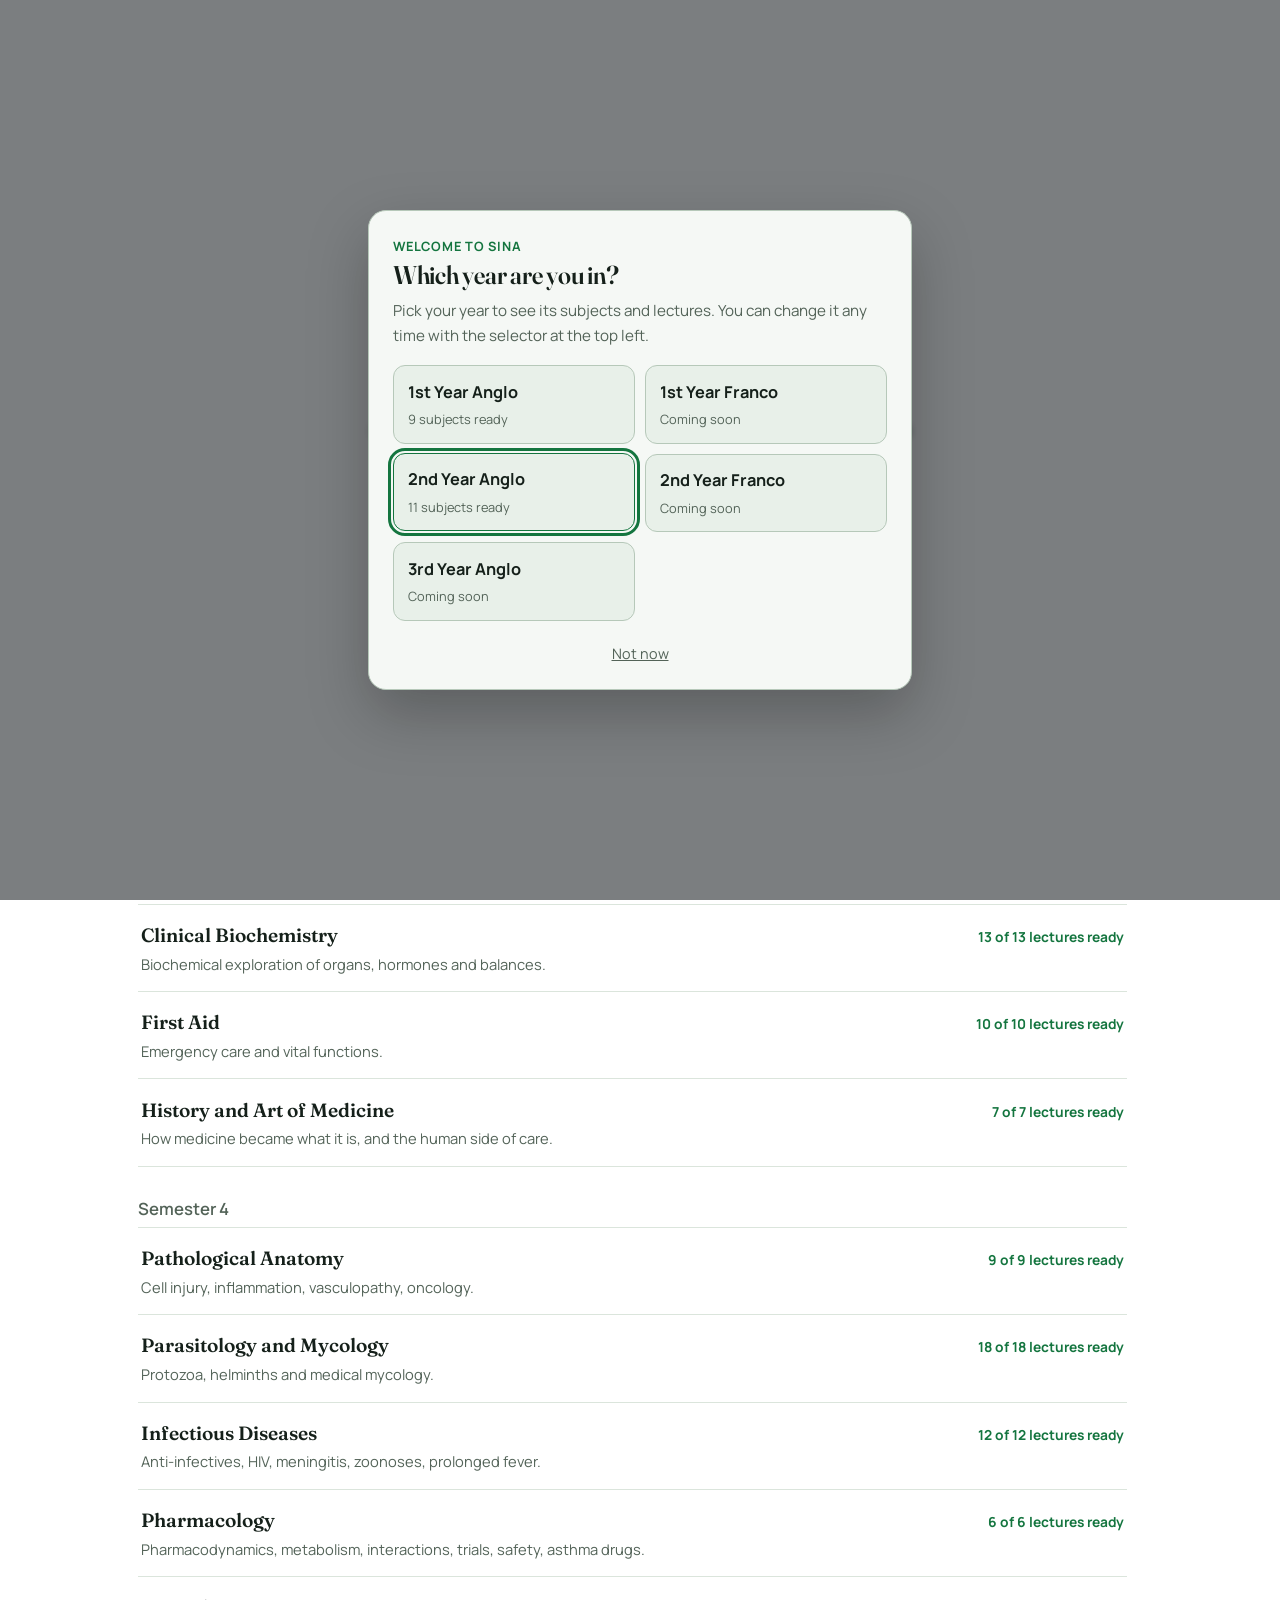
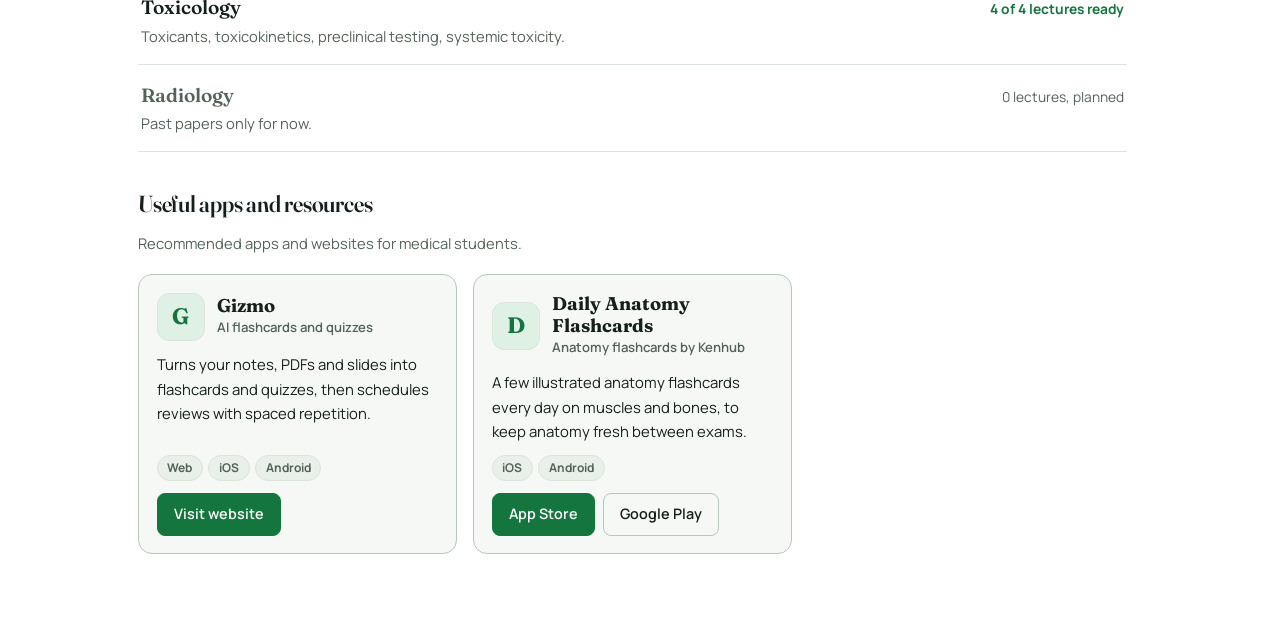
==== index.html @ 33381b49 "Add files via upload" ====
<!doctype html>
<html lang="en" data-theme="light">
<head>
  <meta charset="utf-8">
  <meta name="viewport" content="width=device-width, initial-scale=1, viewport-fit=cover">
  <title>Sina</title>
  <meta name="description" content="Lecture summaries, questions and flashcards for medical students, built from the lectures and checked against references.">
  <meta name="theme-color" content="#ffffff">
  <link rel="manifest" href="manifest.webmanifest">
  <link rel="icon" href="icons/favicon.svg" type="image/svg+xml">
  <link rel="apple-touch-icon" href="icons/apple-touch-icon.png">
  <meta name="apple-mobile-web-app-capable" content="yes">
  <meta name="apple-mobile-web-app-title" content="Sina">
  <link rel="preconnect" href="https://fonts.googleapis.com">
  <link rel="preconnect" href="https://fonts.gstatic.com" crossorigin>
  <link rel="stylesheet" href="https://fonts.googleapis.com/css2?family=Fraunces:opsz,wght@9..144,400;9..144,600;9..144,700&family=Manrope:wght@400;600;700;800&display=swap">
  <link rel="stylesheet" href="css/style.css">
  <script>try{var t=localStorage.getItem("sina:theme");t=t?JSON.parse(t):(matchMedia("(prefers-color-scheme: dark)").matches?"dark":"light");if(t!=="dark")t="light";document.documentElement.setAttribute("data-theme",t)}catch(e){}</script>
  <!-- Visitor statistics (GoatCounter: no cookies, no personal data). Page views are sent by js/app.js on each route. -->
  <script data-goatcounter="https://kejjja1.goatcounter.com/count" data-goatcounter-settings='{"no_onload": true}' async src="https://gc.zgo.at/count.js"></script>
</head>
<body class="no-anim">
  <a class="skip" href="#app">Skip to content</a>
  <header class="site-header">
    <div class="bar">
      <div class="left">
        <button class="menu-btn" id="menu-btn" type="button" aria-label="Open menu" aria-controls="drawer" aria-expanded="false"><span></span><span></span><span></span></button>
        <a class="wordmark" href="#/" aria-label="Sina, home">Sina<span>.</span></a>
        <div class="prog" id="prog">
          <button class="prog-btn" id="prog-btn" type="button" aria-haspopup="true" aria-expanded="false" aria-controls="prog-menu"><span class="prog-cur" id="prog-cur"></span><svg class="prog-caret" viewBox="0 0 12 12" width="12" height="12" aria-hidden="true"><path d="M2.5 4.5 6 8l3.5-3.5" fill="none" stroke="currentColor" stroke-width="1.6" stroke-linecap="round" stroke-linejoin="round"/></svg></button>
          <div class="prog-menu" id="prog-menu" role="menu" hidden></div>
        </div>
      </div>
      <div class="search" id="search">
        <input id="search-input" type="search" placeholder="Search lectures and subjects" aria-label="Search lectures and subjects" autocomplete="off">
        <div class="search-results" id="search-results" hidden></div>
      </div>
      <div class="hdr-actions">
        <!-- Paste the Google Form link inside data-form="https://forms.gle/F8G5jWpr6S1NoMmdA" below. -->
        <a class="pill-btn" id="suggest-btn" href="#" data-form="https://forms.gle/F8G5jWpr6S1NoMmdA" target="_blank" rel="noopener" aria-label="Send a suggestion"><span class="qmark" aria-hidden="true">?</span><span class="plbl">Suggestion</span></a>
        <div class="settings">
          <button class="gear-btn" id="settings-btn" type="button" aria-label="Settings" aria-haspopup="true" aria-expanded="false" aria-controls="settings-menu">
            <svg viewBox="0 0 24 24" width="20" height="20" fill="none" stroke="currentColor" stroke-width="2" stroke-linecap="round" stroke-linejoin="round" aria-hidden="true"><circle cx="12" cy="12" r="3"/><path d="M19.4 15a1.65 1.65 0 0 0 .33 1.82l.06.06a2 2 0 0 1 0 2.83 2 2 0 0 1-2.83 0l-.06-.06a1.65 1.65 0 0 0-1.82-.33 1.65 1.65 0 0 0-1 1.51V21a2 2 0 0 1-4 0v-.09A1.65 1.65 0 0 0 9 19.4a1.65 1.65 0 0 0-1.82.33l-.06.06a2 2 0 0 1-2.83-2.83l.06-.06a1.65 1.65 0 0 0 .33-1.82 1.65 1.65 0 0 0-1.51-1H3a2 2 0 0 1 0-4h.09A1.65 1.65 0 0 0 4.6 9a1.65 1.65 0 0 0-.33-1.82l-.06-.06a2 2 0 0 1 2.83-2.83l.06.06a1.65 1.65 0 0 0 1.82.33H9a1.65 1.65 0 0 0 1-1.51V3a2 2 0 0 1 4 0v.09a1.65 1.65 0 0 0 1 1.51 1.65 1.65 0 0 0 1.82-.33l.06-.06a2 2 0 0 1 2.83 2.83l-.06.06a1.65 1.65 0 0 0-.33 1.82V9a1.65 1.65 0 0 0 1.51 1H21a2 2 0 0 1 0 4h-.09a1.65 1.65 0 0 0-1.51 1z"/></svg>
          </button>
          <div class="settings-menu" id="settings-menu" role="menu" aria-label="Settings" hidden>
            <p class="sm-title" data-i18n="settings.appearance">Appearance</p>
            <button type="button" role="menuitemradio" data-theme-choice="light" aria-checked="false"><span class="sm-ico" aria-hidden="true">&#9728;</span>Light mode<span class="sm-tick" aria-hidden="true">&#10003;</span></button>
            <button type="button" role="menuitemradio" data-theme-choice="dark" aria-checked="false"><span class="sm-ico" aria-hidden="true">&#9790;</span>Dark mode<span class="sm-tick" aria-hidden="true">&#10003;</span></button>
            <p class="sm-title" data-i18n="settings.language">Language</p>
            <div id="lang-items"></div>
          </div>
        </div>
      </div>
    </div>
  </header>
  <div id="welcome" class="welcome" hidden>
    <div class="wbox">
      <p class="weyebrow">UM6SS &middot; Faculty of Medicine, Casablanca</p>
      <h1>Welcome to Sina, your study buddy.</h1>
      <p>Lecture summaries, questions, flashcards, 3D models, past papers and extra reading for the promo, built lecture by lecture from our own slides.</p>
      <button class="btn primary big" id="enter" type="button">Start studying</button>
      <p class="wsmall">A study aid, not a replacement for your lectures.</p>
    </div>
  </div>
  <nav id="drawer" class="drawer" aria-label="Site menu"></nav>
  <div id="backdrop" class="backdrop"></div>
  <main id="app"><noscript><div class="wrap"><p>Sina needs JavaScript to show lectures.</p></div></noscript></main>
  <script src="js/i18n.js"></script>
  <script src="js/data/index.js"></script>
  <script src="js/data/papers.js"></script>
  <script src="js/data/updates.js"></script>
  <script src="js/data/extras.js"></script>
  <script src="js/data/lectures-anat3.js"></script>
  <script src="js/data/lectures-physio.js"></script>
  <script src="js/data/lectures-semio.js"></script>
  <script src="js/data/lectures-biochem.js"></script>
  <script src="js/data/lectures-fa.js"></script>
  <script src="js/data/lectures-pathanat.js"></script>
  <script src="js/data/lectures-history.js"></script>
  <script src="js/data/lectures-toxico.js"></script>
  <script src="js/data/lectures-pharma.js"></script>
  <script src="js/data/lectures-infect.js"></script>
  <script src="js/data/lectures-parasito.js"></script>
  <script src="js/data/lectures-term1.js"></script>
  <script src="js/data/lectures-pubhealth1.js"></script>
  <script src="js/data/lectures-genetics1.js"></script>
  <script src="js/data/lectures-chem1.js"></script>
  <script src="js/data/lectures-cellbio1.js"></script>
  <script src="js/data/lectures-biophys1.js"></script>
  <script src="js/data/lectures-physics1.js"></script>
  <script src="js/data/lectures-biochem1.js"></script>
  <script src="js/data/lectures-anat1.js"></script>
  <script src="js/app.js"></script>
</body>
</html>
---- css/style.css ----
/* Sina: parchment / clinical editorial. Fraunces + Manrope, terracotta and sage. */
:root {
  --bg: #ffffff;
  --surface: #f5f8f5;
  --surface-2: #e8f0e9;
  --ink: #15201a;
  --muted: #536358;
  --line: #dbe5dc;
  --line-strong: #b6c8b9;
  --accent: #14753f;          /* green: buttons, links, active tab */
  --accent-ink: #ffffff;
  --accent-soft: #dff1e5;
  --alert: #d3243b;           /* red: arrows, highlights, professor checks */
  --alert-soft: #fbe3e6;
  --sage: #14753f;
  --sage-soft: #e6f3ea;
  --good: #14753f;
  --bad: #d3243b;
  --w1: #d5ecdc;
  --w2: #eef1ee;
  --w3: #f8d9dd;
  --w4: #dfe9e3;
  --serif: "Fraunces", "Iowan Old Style", "Palatino Linotype", Georgia, serif;
  --sans: "Manrope", system-ui, -apple-system, "Segoe UI", Roboto, sans-serif;
  --radius: 10px;
  color-scheme: light;
}
:root[data-theme="dark"] {
  --bg: #1b1d20;
  --surface: #25282c;
  --surface-2: #2f3338;
  --ink: #ffffff;
  --muted: #b4bac2;
  --line: #373b41;
  --line-strong: #4b5058;
  --accent: #d9480f;          /* dark orange: buttons, active tab */
  --accent-ink: #ffffff;
  --accent-soft: #4a2a16;
  --alert: #ff8a3d;
  --alert-soft: #4a2a16;
  --sage: #ff8a3d;            /* orange: links, notes */
  --sage-soft: #3b2a1a;
  --good: #3ee08f;
  --bad: #ff6b7d;
  --w1: #4d3819;
  --w2: #3a3e44;
  --w3: #5a2f26;
  --w4: #2f3d47;
  color-scheme: dark;
}

* { box-sizing: border-box; }
html { -webkit-text-size-adjust: 100%; }
body {
  margin: 0;
  background: var(--bg);
  color: var(--ink);
  font-family: var(--sans);
  font-size: 1.03rem;
  line-height: 1.65;
  min-height: 100vh;
}
h1, h2, h3 { font-family: var(--serif); font-weight: 600; line-height: 1.2; margin: 0; letter-spacing: -0.01em; font-variation-settings: "opsz" 96; }
h1 { font-size: clamp(1.9rem, 5vw, 2.7rem); }
h2 { font-size: 1.45rem; margin: 2.4rem 0 0.8rem; }
h3 { font-size: 1.15rem; margin: 1.6rem 0 0.4rem; }
p { margin: 0 0 1rem; }
a { color: var(--accent); text-underline-offset: 3px; }
:root[data-theme="dark"] a { color: var(--sage); }
a:hover { text-decoration-thickness: 2px; }
ul, ol { padding-left: 1.25rem; margin: 0 0 1rem; }
li { margin-bottom: 0.35rem; }
:focus-visible { outline: 3px solid var(--accent); outline-offset: 2px; border-radius: 4px; }
h1:focus, h1:focus-visible { outline: none; }
.skip { position: absolute; left: -999px; top: 0; background: var(--accent); color: var(--accent-ink); padding: 0.6rem 1rem; z-index: 50; }
.skip:focus { left: 0; }

/* header */
.site-header { position: sticky; top: 0; z-index: 50; background: color-mix(in srgb, var(--bg) 92%, transparent); backdrop-filter: blur(6px); border-bottom: 1px solid var(--line); }
.bar { display: flex; align-items: center; justify-content: space-between; max-width: 64rem; margin: 0 auto; padding: 0.7rem 1.1rem; }
.wordmark { font-family: var(--serif); font-size: 1.45rem; font-weight: 700; color: var(--ink); text-decoration: none; letter-spacing: -0.02em; }
.wordmark span { color: var(--alert); }
.icon-btn { background: none; border: 2px solid var(--line-strong); color: var(--ink); border-radius: 999px; padding: 0.45rem 1.1rem; font: inherit; font-size: 0.88rem; font-weight: 700; cursor: pointer; transition: border-color 0.15s ease, background 0.15s ease; }
.icon-btn:hover { border-color: var(--accent); }
.icon-btn:hover { background: var(--surface-2); }

.wrap { max-width: 46rem; margin: 0 auto; padding: 1.6rem 1.1rem 4rem; }
.wrap.wide { max-width: 64rem; }
.crumbs { font-size: 0.9rem; color: var(--muted); margin-bottom: 0.9rem; }
.crumbs a { color: var(--muted); }
.meta { color: var(--muted); font-size: 0.92rem; margin: 0.6rem 0 1.2rem; }

/* home */
.hero { display: grid; gap: 2rem; padding: 1.2rem 0 2.2rem; }
.hero p.lede { font-size: 1.15rem; color: var(--muted); max-width: 32rem; margin-top: 0.9rem; }
.hero h1 { max-width: 20ch; }
.demo { max-width: 34rem; width: 100%; background: var(--surface); border: 1px solid var(--line-strong); border-radius: 14px; padding: 1rem; }
.demo .q { font-family: var(--serif); font-size: 1.1rem; margin: 0.2rem 0 0.4rem; }
.demo .ans { min-height: 4.6rem; font-size: 0.95rem; margin: 0.4rem 0 0.8rem; }
.row { display: flex; gap: 0.6rem; flex-wrap: wrap; }
a.btn { text-decoration: none; display: inline-block; }
.btn { border: 1px solid var(--line-strong); background: var(--surface); color: var(--ink); font: inherit; font-weight: 600; font-size: 0.95rem; padding: 0.55rem 1rem; border-radius: 8px; cursor: pointer; }
.btn:hover { background: var(--surface-2); }
.btn.primary { background: var(--accent); border-color: var(--accent); color: var(--accent-ink); }
.btn.primary:hover { filter: brightness(1.08); }
.btn[disabled] { opacity: 0.45; cursor: default; }

.subject-list { list-style: none; padding: 0; margin: 0; border-top: 1px solid var(--line); }
.subject-list li { margin: 0; border-bottom: 1px solid var(--line); }
.subject-list a, .subject-list .static { display: flex; align-items: baseline; justify-content: space-between; gap: 1rem; padding: 0.95rem 0.2rem; text-decoration: none; color: var(--ink); }
.subject-list a:hover { background: var(--surface-2); }
.subject-list .name { font-family: var(--serif); font-size: 1.2rem; font-weight: 600; }
.subject-list .desc { display: block; color: var(--muted); font-size: 0.92rem; font-family: var(--sans); font-weight: 400; }
.subject-list .tag { white-space: nowrap; font-size: 0.86rem; color: var(--muted); }
.subject-list .tag.live { color: var(--accent); font-weight: 700; }
:root[data-theme="dark"] .subject-list .tag.live { color: var(--sage); }
.subject-list .planned { color: var(--muted); }
.sem-title { font-size: 1.05rem; color: var(--muted); font-family: var(--sans); font-weight: 600; margin: 2rem 0 0.5rem; letter-spacing: 0; }

/* lecture lists */
.group-title { font-size: 1.05rem; margin: 2rem 0 0.4rem; color: var(--sage); font-family: var(--sans); font-weight: 700; }
.lec-list { list-style: none; padding: 0; margin: 0; border-top: 1px solid var(--line); }
.lec-list li { margin: 0; border-bottom: 1px solid var(--line); }
.lec-list a, .lec-list .soon { display: flex; justify-content: space-between; align-items: baseline; gap: 1rem; padding: 0.7rem 0.2rem; color: var(--ink); text-decoration: none; }
.lec-list a { font-weight: 600; }
.lec-list a:hover { background: var(--surface-2); }
.lec-list .soon { color: var(--muted); }
.pill { font-size: 0.8rem; font-weight: 700; padding: 0.1rem 0.6rem; border-radius: 999px; background: var(--accent-soft); color: var(--ink); white-space: nowrap; }
.pill.muted { background: var(--surface-2); color: var(--muted); font-weight: 600; }

/* notes */
.note { border-left: 4px solid var(--sage); background: var(--sage-soft); padding: 0.8rem 1rem; border-radius: 0 var(--radius) var(--radius) 0; font-size: 0.95rem; margin: 1rem 0 1.4rem; }
.check-item { border-left: 4px solid var(--alert); background: var(--alert-soft); padding: 0.7rem 1rem; border-radius: 0 var(--radius) var(--radius) 0; font-size: 0.95rem; margin: 0 0 0.8rem; }
.src { font-size: 0.85rem; color: var(--muted); }

/* tabs */
.tabs { display: flex; gap: 0.2rem; overflow-x: auto; border-bottom: 1px solid var(--line-strong); margin: 1.2rem 0 1.6rem; scrollbar-width: none; }
.tabs::-webkit-scrollbar { display: none; }
.tab { flex: none; background: none; border: 0; border-bottom: 3px solid transparent; font: inherit; font-weight: 600; color: var(--muted); padding: 0.6rem 0.9rem; cursor: pointer; margin-bottom: -1px; }
.tab:hover { color: var(--ink); }
.tab[aria-selected="true"] { color: var(--ink); border-bottom-color: var(--accent); }

/* content */
.table-wrap { overflow-x: auto; margin: 0.4rem 0 1.2rem; border: 1px solid var(--line); border-radius: var(--radius); background: var(--surface); }
table { border-collapse: collapse; width: 100%; font-size: 0.93rem; line-height: 1.5; }
th, td { text-align: left; vertical-align: top; padding: 0.6rem 0.8rem; border-bottom: 1px solid var(--line); }
tbody tr:last-child th, tbody tr:last-child td { border-bottom: 0; }
thead th { background: var(--surface-2); font-weight: 700; font-size: 0.88rem; }
tbody th { font-weight: 700; min-width: 7.5rem; }
table.wide { min-width: 44rem; }
.glossary dt { font-weight: 700; margin-top: 0.8rem; }
.glossary dd { margin: 0.1rem 0 0; color: var(--muted); }
.exam-list li { margin-bottom: 0.55rem; }
details { border-bottom: 1px solid var(--line); padding: 0.8rem 0; }
details summary { cursor: pointer; font-family: var(--serif); font-weight: 600; font-size: 1.1rem; }
details[open] summary { margin-bottom: 0.6rem; }

/* diagram */
.diagram-box { background: var(--surface); border: 1px solid var(--line); border-radius: 14px; padding: 0.6rem; }
svg.orbit { width: 100%; height: auto; display: block; touch-action: manipulation; }
.orbit text { font-family: var(--sans); font-size: 13px; fill: var(--ink); paint-order: stroke; stroke: var(--surface); stroke-width: 3.5px; stroke-linejoin: round; }
.orbit text { pointer-events: none; }
.orbit .tag { font-size: 12px; fill: var(--muted); font-weight: 600; }
.orbit .wall { stroke: var(--line-strong); stroke-width: 1; }
.orbit .wall[data-id="roof"] { fill: var(--w1); }
.orbit .wall[data-id="floor"] { fill: var(--w2); }
.orbit .wall[data-id="lateral"] { fill: var(--w3); }
.orbit .wall[data-id="medial"] { fill: var(--w4); }
.orbit .rim { fill: none; stroke: var(--ink); stroke-width: 2.2; }
.orbit .hl { fill: var(--alert) !important; fill-opacity: 0.5; }
.orbit .margin, .orbit .opening, .orbit .landmark, .orbit .lbl { display: none; }
.orbit .margin line { stroke: var(--sage); stroke-width: 7; stroke-linecap: round; }
.orbit .opening .shape { fill: var(--ink); stroke: var(--surface); stroke-width: 1.5; }
.orbit .opening line.shape { stroke: var(--ink); stroke-width: 9; stroke-linecap: round; fill: none; }
.orbit .landmark .shape { fill: none; stroke: var(--ink); stroke-width: 2; stroke-dasharray: 3 2; }
.orbit .hit { fill: transparent; stroke: transparent; stroke-width: 26; stroke-linecap: round; cursor: pointer; }
.orbit.layer-walls .lbl-walls, .orbit.layer-margins .lbl-margins, .orbit.layer-openings .lbl-openings, .orbit.layer-landmarks .lbl-landmarks { display: inline; }
.orbit.layer-margins .margin, .orbit.layer-openings .opening, .orbit.layer-landmarks .landmark { display: inline; }
.orbit.quiz .opening, .orbit.quiz .landmark { display: inline; }
.orbit.explore [data-id] { cursor: pointer; }
.orbit [data-id]:focus, .orbit [data-id]:focus-visible { outline: none; }
.orbit .wall:focus-visible { stroke: var(--alert); stroke-width: 3.5; }
.orbit [data-id]:focus-visible .shape, .orbit [data-id]:focus-visible .margin line:not(.hit), .orbit .margin[data-id]:focus-visible line:not(.hit) { stroke: var(--accent); }
.orbit .sel { stroke: var(--alert) !important; stroke-width: 3 !important; }
.orbit .wall.sel { fill: var(--alert) !important; fill-opacity: 0.4; }
.orbit .arrow-halo { stroke: var(--surface); stroke-width: 6; stroke-linecap: round; fill: none; }
.orbit .arrow-line { stroke: var(--alert); stroke-width: 3; stroke-linecap: round; fill: none; }
.orbit .arrow-head { fill: var(--alert); stroke: var(--surface); stroke-width: 1.5; }
.layer-switch { display: flex; gap: 0.4rem; flex-wrap: wrap; margin: 0.8rem 0; }
.layer-switch button { border: 1px solid var(--line-strong); background: var(--surface); color: var(--ink); border-radius: 999px; padding: 0.35rem 0.95rem; font: inherit; font-size: 0.92rem; font-weight: 600; cursor: pointer; }
.layer-switch button[aria-pressed="true"] { background: var(--ink); color: var(--bg); border-color: var(--ink); }
.info { border: 1px solid var(--line-strong); border-radius: var(--radius); padding: 0.9rem 1.1rem; background: var(--surface); min-height: 7rem; margin-top: 0.8rem; }
.info h3 { margin-top: 0; }
.info p { margin-bottom: 0.6rem; }

/* MCQ */
.qhead { color: var(--muted); font-size: 0.92rem; margin-bottom: 0.4rem; }
.qtext { font-family: var(--serif); font-size: 1.3rem; line-height: 1.35; margin-bottom: 1rem; }
.opt { display: flex; gap: 0.8rem; width: 100%; text-align: left; border: 1px solid var(--line-strong); background: var(--surface); color: var(--ink); font: inherit; padding: 0.75rem 0.9rem; border-radius: var(--radius); margin-bottom: 0.55rem; cursor: pointer; }
.opt:hover:not([disabled]) { background: var(--surface-2); }
.opt .letter { font-weight: 800; color: var(--alert); flex: none; width: 1.2rem; }
.opt.correct { border-color: var(--good); background: color-mix(in srgb, var(--good) 16%, var(--surface)); }
.opt.wrong { border-color: var(--bad); background: color-mix(in srgb, var(--bad) 14%, var(--surface)); }
.opt[disabled] { cursor: default; }
.why { border-left: 4px solid var(--sage); padding: 0.6rem 1rem; background: var(--sage-soft); border-radius: 0 var(--radius) var(--radius) 0; margin: 0.8rem 0; }
.bar-track { height: 6px; background: var(--surface-2); border-radius: 99px; overflow: hidden; margin-bottom: 1.2rem; }
.bar-fill { height: 100%; background: var(--accent); transition: width 0.25s; }
.score { font-family: var(--serif); font-size: 2.4rem; }

/* flashcards */
.deck-tools { display: flex; gap: 0.5rem; flex-wrap: wrap; align-items: center; justify-content: space-between; margin-bottom: 0.9rem; }
.chips { display: flex; gap: 0.35rem; }
.chips button { border: 1px solid var(--line-strong); background: var(--surface); color: var(--ink); border-radius: 999px; padding: 0.3rem 0.85rem; font: inherit; font-size: 0.88rem; font-weight: 600; cursor: pointer; }
.chips button[aria-pressed="true"] { background: var(--ink); color: var(--bg); border-color: var(--ink); }
.fcard { background: var(--surface); border: 1px solid var(--line-strong); border-radius: 16px; padding: 1.2rem 1.3rem; min-height: 15rem; }
.fcard .kind { font-size: 0.85rem; color: var(--muted); font-weight: 600; margin-bottom: 0.6rem; }
.fcard .front { font-family: var(--serif); font-size: 1.3rem; line-height: 1.35; }
.fcard .back { margin-top: 1rem; padding-top: 1rem; border-top: 1px dashed var(--line-strong); }
.fcard .back p { margin: 0; }
.fcard .diagram-box { border: 0; padding: 0; background: transparent; margin-top: 0.6rem; }
.progress-line { color: var(--muted); font-size: 0.92rem; }

/* resources */
.res { list-style: none; padding: 0; border-top: 1px solid var(--line); }
.res li { padding: 0.85rem 0.1rem; border-bottom: 1px solid var(--line); margin: 0; }
.res .t { font-weight: 700; }
.res .k { font-size: 0.82rem; color: var(--sage); font-weight: 700; margin-left: 0.5rem; }
.res .w { color: var(--muted); font-size: 0.93rem; margin-top: 0.1rem; }
.res .n { font-size: 0.85rem; color: var(--muted); font-style: italic; }
.foot { margin-top: 3rem; padding-top: 1rem; border-top: 1px solid var(--line); font-size: 0.88rem; color: var(--muted); }
.sources li { font-size: 0.9rem; margin-bottom: 0.25rem; }
footer.site { text-align: center; padding: 2rem 1rem 3rem; color: var(--muted); font-size: 0.85rem; }

@media (max-width: 40rem) { .orbit text { font-size: 17px; stroke-width: 4px; } .orbit .tag { font-size: 16px; } }
@media (prefers-reduced-motion: reduce) { * { transition: none !important; animation: none !important; } }
@media print { .site-header, .tabs, footer.site { display: none; } }

/* figures and 3D */
figure.fig { margin: 1.2rem 0; padding: 0; }
figure.fig img { display: block; max-width: 100%; height: auto; margin: 0 auto; border: 1px solid var(--line); border-radius: var(--radius); background: #fff; }
figure.fig figcaption { font-size: 0.86rem; color: var(--muted); margin-top: 0.5rem; }
.viewer3d { border: 1px solid var(--line-strong); border-radius: 14px; background: var(--surface); padding: 0.8rem; margin: 0.6rem 0 1.4rem; }
.viewer3d .frame { position: relative; aspect-ratio: 4 / 3; background: var(--surface-2); border-radius: 10px; overflow: hidden; display: grid; place-items: center; }
.viewer3d iframe { position: absolute; inset: 0; width: 100%; height: 100%; border: 0; }
.viewer3d .credit { font-size: 0.82rem; color: var(--muted); margin: 0.6rem 0 0; }
.viewer3d .how { font-size: 0.93rem; margin: 0.6rem 0 0; }
:root[data-theme="dark"] .btn.primary { box-shadow: 0 0 0 1px rgba(255,255,255,0.08); }
:root[data-theme="dark"] a.btn { color: var(--ink); }
:root[data-theme="dark"] a.btn.primary { color: var(--accent-ink); }
:root[data-theme="dark"] .wordmark { color: var(--ink); }


/* left menu */
[hidden] { display: none !important; }
.bar .left { display: flex; align-items: center; gap: 0.7rem; }
.menu-btn { width: 46px; height: 46px; border: 1px solid var(--line-strong); background: var(--surface); border-radius: 10px; display: inline-flex; flex-direction: column; justify-content: center; align-items: center; gap: 6px; cursor: pointer; padding: 0; }
.menu-btn span { display: block; width: 26px; height: 4px; border-radius: 3px; background: var(--ink); }
.menu-btn:hover { background: var(--surface-2); }
.backdrop { position: fixed; inset: 0; background: rgba(0,0,0,0.5); z-index: 39; }
.drawer { position: fixed; top: 0; bottom: 0; left: 0; width: min(90vw, 24rem); background: var(--surface); border-right: 1px solid var(--line-strong); z-index: 40; overflow-y: auto; padding: 0.8rem 0.9rem 3rem; overscroll-behavior: contain; }
body.noscroll { overflow: hidden; }
.dhead { display: flex; align-items: center; justify-content: space-between; margin-bottom: 0.8rem; }
.dhead .wordmark { font-size: 1.4rem; }
.dclose { padding: 0.4rem 0.9rem; }
.dlink { display: flex; justify-content: space-between; align-items: center; gap: 0.6rem; padding: 0.9rem 0.8rem; border-radius: 10px; font-weight: 700; color: var(--ink); text-decoration: none; font-size: 1.05rem; }
:root[data-theme="dark"] .dlink { color: var(--ink); }
.dlink:hover { background: var(--surface-2); }
.dlink.sub { font-weight: 600; font-size: 0.95rem; color: var(--accent); margin-top: 0.8rem; border-top: 1px solid var(--line); border-radius: 0; }
:root[data-theme="dark"] .dlink.sub { color: var(--sage); }
.dsem { margin: 1.3rem 0.8rem 0.3rem; color: var(--muted); font-weight: 700; font-size: 0.9rem; }
.acc { border-top: 1px solid var(--line); }
.acc .acc { border-top: 0; margin-left: 0.5rem; }
.accbtn { display: flex; align-items: center; gap: 0.7rem; width: 100%; text-align: left; background: none; border: 0; color: var(--ink); padding: 1.05rem 0.8rem; cursor: pointer; font: inherit; }
.accbtn:hover { background: var(--surface-2); }
.accbtn .lbl { flex: 1; font-family: var(--serif); font-weight: 700; font-size: 1.3rem; }
.acc .acc .accbtn .lbl { font-family: var(--sans); font-weight: 700; font-size: 1.05rem; }
.accbtn .chev { font-family: var(--sans); font-size: 1.9rem; line-height: 1; color: var(--accent); transition: transform 0.28s ease; }
:root[data-theme="dark"] .accbtn .chev { color: var(--sage); }
.acc.open > .accbtn .chev { transform: rotate(90deg); }
.accpanel { display: grid; grid-template-rows: 0fr; transition: grid-template-rows 0.28s ease; }
.acc.open > .accpanel { grid-template-rows: 1fr; }
.accinner { overflow: hidden; min-height: 0; visibility: hidden; transition: visibility 0s linear 0.28s; }
.acc.open > .accpanel > .accinner { visibility: visible; transition-delay: 0s; }
@media (prefers-reduced-motion: reduce) { .accpanel, .accbtn .chev { transition: none; } }
.dlist { list-style: none; padding: 0; margin: 0; }
.dlist li { margin: 0; border-top: 1px solid var(--line); }
.dlist a { display: block; padding: 0.95rem 0.8rem; color: var(--ink); text-decoration: none; font-weight: 700; }
:root[data-theme="dark"] .dlist a { color: var(--ink); }
.dlist a:hover { background: var(--surface-2); }
.dsoon, .dsoon-item { display: flex; justify-content: space-between; gap: 0.6rem; padding: 0.9rem 0.8rem; color: var(--muted); border-top: 1px solid var(--line); }
.dsoon em, .dsoon-item em { font-style: normal; font-size: 0.85rem; white-space: nowrap; }
.dlist .dsoon-item { border-top: 0; }
.pn { font-size: 0.82rem; color: var(--muted); font-weight: 600; font-family: var(--sans); white-space: nowrap; }

/* resource previews */
.rgrid { list-style: none; margin: 1rem 0; padding: 0; display: grid; gap: 1rem; grid-template-columns: repeat(auto-fill, minmax(15.5rem, 1fr)); }
.rcard { margin: 0; }
.rlink { display: flex; flex-direction: column; height: 100%; border: 1px solid var(--line-strong); border-radius: 12px; overflow: hidden; background: var(--surface); color: var(--ink); text-decoration: none; }
:root[data-theme="dark"] .rlink { color: var(--ink); }
.rlink:hover { border-color: var(--accent); }
.rthumb { position: relative; display: block; aspect-ratio: 16 / 10; background: var(--surface-2); overflow: hidden; }
.rthumb img { width: 100%; height: 100%; object-fit: cover; object-position: top; display: block; }
.rthumb.nofoto { display: grid; place-items: center; }
.rfallback { font-family: var(--serif); font-weight: 700; font-size: 1.15rem; color: var(--muted); padding: 0 1rem; text-align: center; }
.rkind { position: absolute; left: 0.5rem; bottom: 0.5rem; background: var(--ink); color: var(--bg); font-size: 0.78rem; font-weight: 700; padding: 0.15rem 0.6rem; border-radius: 999px; }
.rbody { display: flex; flex-direction: column; gap: 0.25rem; padding: 0.75rem 0.9rem 0.9rem; }
.rbody .t { font-weight: 700; line-height: 1.3; }
.rbody .w { font-size: 0.9rem; color: var(--muted); }
.rbody .dom { font-size: 0.82rem; color: var(--accent); font-weight: 600; }
:root[data-theme="dark"] .rbody .dom { color: var(--sage); }
.rbody .n { font-size: 0.82rem; color: var(--muted); font-style: italic; }

.opt.picked { border-color: var(--accent); background: var(--accent-soft); }

/* source link */
.srclink { font-weight: 600; }

/* PSA */
.psa { margin-top: 2.6rem; padding: 1rem 1.2rem; border-left: 4px solid var(--sage); background: var(--sage-soft); border-radius: 0 var(--radius) var(--radius) 0; font-size: 0.95rem; }

/* welcome */
.welcome { position: fixed; inset: 0; z-index: 60; background: var(--bg); display: grid; place-items: center; padding: 1.5rem; opacity: 1; transition: opacity 0.25s ease; }
.welcome.leaving { opacity: 0; }
.wbox { max-width: 34rem; text-align: center; }
.weyebrow { font-size: 0.85rem; font-weight: 700; letter-spacing: 0.06em; text-transform: uppercase; color: var(--muted); margin-bottom: 0.8rem; }
.wbox h1 { font-size: clamp(2rem, 7vw, 3rem); margin-bottom: 1rem; }
.wbox p { color: var(--muted); font-size: 1.05rem; }
.btn.big { font-size: 1.1rem; padding: 0.8rem 2rem; margin-top: 1.2rem; }
.wsmall { font-size: 0.85rem; margin-top: 1.2rem; }

/* what's new */
.badge { display: inline-block; font-size: 0.72rem; font-weight: 800; text-transform: uppercase; letter-spacing: 0.04em; background: var(--accent); color: var(--accent-ink); border-radius: 999px; padding: 0.08rem 0.5rem; margin-left: 0.4rem; vertical-align: 1px; }
.upd { border-top: 1px solid var(--line); padding: 0.6rem 0 0.4rem; }
.upd h2 { font-size: 1.2rem; margin: 0.6rem 0 0.4rem; }
.upd.latest h2::after { content: "latest"; font-family: var(--sans); font-size: 0.7rem; font-weight: 800; text-transform: uppercase; letter-spacing: 0.04em; background: var(--accent-soft); color: var(--ink); border-radius: 999px; padding: 0.1rem 0.5rem; margin-left: 0.6rem; vertical-align: 3px; }

/* generic schematic figures */
svg.fig-svg { width: 100%; height: auto; display: block; }
.fig-svg text { font-family: var(--sans); font-size: 13px; fill: var(--ink); paint-order: stroke; stroke: var(--surface); stroke-width: 3.5px; stroke-linejoin: round; }
.fig-svg .flbl { font-weight: 600; }
.fig-svg .fpart .sh { stroke-width: 1.4; }
.fig-svg .fpart.hl .sh { fill: var(--alert) !important; fill-opacity: 0.55; stroke: var(--alert); stroke-width: 2.4; }
.fig-svg .fpart.hl .ln { stroke: var(--alert) !important; stroke-width: 4; }
.fig-svg .ln { fill: none; stroke-width: 2; }
.fig-svg .guide { fill: none; stroke: var(--muted); stroke-width: 1.2; stroke-dasharray: 3 2; }
.fig-svg .arrow-halo { stroke: var(--surface); stroke-width: 6; stroke-linecap: round; fill: none; }
.fig-svg .arrow-line { stroke: var(--alert); stroke-width: 3; stroke-linecap: round; fill: none; }
.fig-svg .arrow-head { fill: var(--alert); stroke: var(--surface); stroke-width: 1.5; }
@media (max-width: 40rem) { .fig-svg text { font-size: 16px; stroke-width: 4px; } }

/* search */
.search { position: relative; flex: 1; max-width: 46rem; margin: 0 1.4rem; }
.search input { width: 100%; font: inherit; font-size: 0.95rem; padding: 0.55rem 1rem; border: 2px solid var(--line-strong); border-radius: 999px; background: var(--surface); color: var(--ink); }
.search input:focus { outline: none; border-color: var(--accent); }
.search-results { position: absolute; top: calc(100% + 0.5rem); left: 0; right: 0; z-index: 60; background: var(--surface); border: 1px solid var(--line-strong); border-radius: 12px; box-shadow: 0 12px 40px rgba(0,0,0,0.18); max-height: 70vh; overflow-y: auto; }
.search-results a, .search-results .dim { display: block; padding: 0.6rem 0.9rem; border-bottom: 1px solid var(--line); color: var(--ink); text-decoration: none; }
:root[data-theme="dark"] .search-results a { color: var(--ink); }
.search-results a:hover { background: var(--surface-2); }
.search-results .dim { color: var(--muted); }
.search-results .sk { display: inline-block; font-size: 0.7rem; font-weight: 800; text-transform: uppercase; letter-spacing: 0.05em; color: var(--accent); margin-right: 0.5rem; }
:root[data-theme="dark"] .search-results .sk { color: var(--sage); }
.search-results .st { font-weight: 700; }
.search-results .ss { display: block; font-size: 0.82rem; color: var(--muted); }
.search-results .none { padding: 0.9rem; margin: 0; color: var(--muted); }
@media (max-width: 52rem) { .search { max-width: none; margin: 0 0.5rem; } .search input { padding: 0.45rem 0.8rem; font-size: 0.88rem; } }

/* pinned sidebar */
@media (min-width: 60rem) {
  body.pinned .drawer { top: 4.6rem; box-shadow: none; }
  body.pinned #app, body.pinned .site-header .bar { padding-left: 0; }
  body.pinned #app { margin-left: min(90vw, 24rem); }
  body.pinned .backdrop { display: none !important; }
}
.model-switch { display: flex; gap: 0.4rem; margin-bottom: 0.8rem; flex-wrap: wrap; }
.model-switch button { border: 1px solid var(--line-strong); background: var(--surface); color: var(--ink); border-radius: 999px; padding: 0.35rem 0.95rem; font: inherit; font-size: 0.9rem; font-weight: 700; cursor: pointer; }
.model-switch button[aria-pressed="true"] { background: var(--ink); color: var(--bg); border-color: var(--ink); }
.psa { position: relative; padding-right: 3rem; }
.psa-close { position: absolute; top: 0.5rem; right: 0.6rem; background: none; border: 0; font-size: 1.6rem; line-height: 1; color: var(--muted); cursor: pointer; padding: 0.2rem 0.4rem; border-radius: 6px; }
.psa-close:hover { background: var(--surface-2); color: var(--ink); }

/* sidebar toggle inside the drawer */
.dhead .dclose { font-size: 0.85rem; padding: 0.35rem 0.8rem; }
body.pinned .drawer { width: 19rem; }
@media (min-width: 60rem) { body.pinned #app { margin-left: 19rem; } }
.search input { height: 2.6rem; }
.qfig { margin: 0 0 1rem; max-width: 34rem; }

/* header actions: suggestion button and settings menu */
.hdr-actions { display: flex; align-items: center; gap: 0.5rem; flex-shrink: 0; }
.pill-btn { display: inline-flex; align-items: center; gap: 0.4rem; border: 2px solid var(--line-strong); border-radius: 999px; padding: 0.3rem 0.85rem 0.3rem 0.35rem; font-size: 0.86rem; font-weight: 700; color: var(--ink); text-decoration: none; background: none; transition: border-color 0.15s ease, background 0.15s ease; white-space: nowrap; }
:root[data-theme="dark"] .pill-btn { color: var(--ink); }
.pill-btn:hover { border-color: var(--accent); background: var(--surface-2); }
.pill-btn .qmark { display: inline-grid; place-items: center; width: 1.35rem; height: 1.35rem; border-radius: 50%; background: var(--accent); color: var(--accent-ink); font-size: 0.8rem; font-weight: 800; line-height: 1; }
.settings { position: relative; }
.gear-btn { display: inline-grid; place-items: center; width: 2.35rem; height: 2.35rem; border: 2px solid var(--line-strong); border-radius: 50%; background: none; color: var(--ink); cursor: pointer; transition: border-color 0.15s ease, background 0.15s ease, transform 0.3s ease; }
.gear-btn:hover { border-color: var(--accent); background: var(--surface-2); }
.gear-btn[aria-expanded="true"] { border-color: var(--accent); background: var(--surface-2); }
.gear-btn[aria-expanded="true"] svg { transform: rotate(45deg); }
.gear-btn svg { transition: transform 0.3s ease; }
.settings-menu { position: absolute; right: 0; top: calc(100% + 0.5rem); z-index: 70; min-width: 12.5rem; background: var(--surface); border: 1px solid var(--line-strong); border-radius: 12px; box-shadow: 0 12px 40px rgba(0,0,0,0.18); padding: 0.4rem; }
.settings-menu[hidden] { display: none; }
.sm-title { margin: 0.35rem 0.6rem 0.4rem; font-size: 0.74rem; font-weight: 800; letter-spacing: 0.06em; text-transform: uppercase; color: var(--muted); }
.settings-menu button { display: flex; align-items: center; gap: 0.6rem; width: 100%; padding: 0.55rem 0.6rem; border: 0; border-radius: 8px; background: none; color: var(--ink); font: inherit; font-size: 0.92rem; font-weight: 600; text-align: left; cursor: pointer; }
.settings-menu button:hover, .settings-menu button:focus-visible { background: var(--surface-2); outline: none; }
.settings-menu button[aria-checked="true"] { color: var(--accent); }
:root[data-theme="dark"] .settings-menu button[aria-checked="true"] { color: var(--sage); }
.sm-ico { width: 1.2rem; text-align: center; }
.sm-tick { margin-left: auto; visibility: hidden; font-weight: 800; }
.settings-menu button[aria-checked="true"] .sm-tick { visibility: visible; }
.toast { position: fixed; left: 50%; bottom: 1.4rem; transform: translate(-50%, 1rem); background: var(--ink); color: var(--bg); padding: 0.6rem 1rem; border-radius: 999px; font-size: 0.9rem; font-weight: 600; opacity: 0; pointer-events: none; transition: opacity 0.2s ease, transform 0.2s ease; z-index: 90; }
.toast.show { opacity: 1; transform: translate(-50%, 0); }
@media (max-width: 40rem) { .pill-btn { padding: 0.3rem; } .pill-btn .plbl { display: none; } .gear-btn { width: 2.2rem; height: 2.2rem; } .hdr-actions { gap: 0.35rem; } }

/* reference picture carousel */
.gallery { margin: 0.6rem 0 1.4rem; }
.gfig { margin: 0; }
.gstage { position: relative; display: flex; align-items: center; justify-content: center; min-height: 12rem; background: #fff; border: 1px solid var(--line); border-radius: var(--radius); overflow: hidden; }
.gstage img { display: block; max-width: 100%; max-height: 30rem; height: auto; margin: 0 auto; border: 0; border-radius: 0; }
.gnav { position: absolute; top: 50%; transform: translateY(-50%); width: 2.4rem; height: 2.4rem; border-radius: 50%; border: 2px solid var(--line-strong); background: color-mix(in srgb, var(--surface) 90%, transparent); color: var(--ink); font-size: 1.5rem; line-height: 1; font-weight: 700; cursor: pointer; display: grid; place-items: center; padding: 0 0 0.15rem; box-shadow: 0 2px 10px rgba(0,0,0,0.12); }
.gnav:hover { border-color: var(--accent); }
.gnav.prev { left: 0.5rem; } .gnav.next { right: 0.5rem; }
.gfig figcaption { display: block; }
.gcount { display: inline-block; margin-right: 0.5rem; padding: 0.05rem 0.5rem; border-radius: 999px; background: var(--surface-2); font-weight: 700; font-size: 0.78rem; color: var(--ink); }
.gcredit { display: block; font-size: 0.78rem; margin-top: 0.2rem; }
.gdots { display: flex; justify-content: center; gap: 0.45rem; margin-top: 0.6rem; }
.gdots button { width: 0.7rem; height: 0.7rem; border-radius: 50%; border: 2px solid var(--line-strong); background: none; padding: 0; cursor: pointer; }
.gdots button[aria-pressed="true"] { background: var(--accent); border-color: var(--accent); }
@media (max-width: 40rem) { .gstage { min-height: 9rem; } .gnav { width: 2.1rem; height: 2.1rem; } }

/* sidebar: slides in and out; the backdrop fades; pinned content eases over */
.drawer { transform: translateX(-104%); visibility: hidden; transition: transform 0.26s cubic-bezier(0.22, 0.8, 0.26, 1), visibility 0s linear 0.26s, box-shadow 0.26s ease; will-change: transform; }
.drawer.is-open { transform: none; visibility: visible; transition: transform 0.26s cubic-bezier(0.22, 0.8, 0.26, 1), visibility 0s, box-shadow 0.26s ease; box-shadow: 0 0 40px rgba(0,0,0,0.18); }
.backdrop { opacity: 0; visibility: hidden; transition: opacity 0.26s ease, visibility 0s linear 0.26s; }
.backdrop.is-open { opacity: 1; visibility: visible; transition: opacity 0.26s ease, visibility 0s; }
@media (min-width: 60rem) {
  #app { transition: margin-left 0.26s cubic-bezier(0.22, 0.8, 0.26, 1); }
  body.pinned .drawer.is-open { box-shadow: none; }
}
body.no-anim .drawer, body.no-anim .backdrop, body.no-anim #app { transition: none !important; }
@media (prefers-reduced-motion: reduce) { .drawer, .drawer.is-open, .backdrop, .backdrop.is-open, #app { transition: none !important; } }

/* chapter titles: metallic gold, readable in both themes */
:root { --gold-hi: #6a4c0d; --gold-mid: #8f6a16; --gold-lo: #5e430b; --gold-line: #c9a54f; }
:root[data-theme="dark"] { --gold-hi: #f0d88f; --gold-mid: #c9a043; --gold-lo: #e2c373; --gold-line: #8a6d2b; }
.group-title, .drawer .acc.chapter > .accbtn .lbl {
  color: var(--gold-mid);
  background: linear-gradient(180deg, var(--gold-hi) 0%, var(--gold-mid) 55%, var(--gold-lo) 100%);
  -webkit-background-clip: text; background-clip: text; -webkit-text-fill-color: transparent;
  letter-spacing: 0.01em;
}
.group-title { font-family: var(--serif); font-size: 1.25rem; font-weight: 700; padding-bottom: 0.35rem; border-bottom: 2px solid var(--gold-line); display: block; }
.drawer .acc.chapter > .accbtn .lbl { font-family: var(--serif); font-size: 1.1rem; }
.acc.chapter .dlist a { font-weight: 600; }
@media (forced-colors: active) { .group-title, .drawer .acc.chapter > .accbtn .lbl { -webkit-text-fill-color: currentColor; background: none; } }

/* useful apps */
.apps-grid { list-style: none; padding: 0; margin: 1rem 0 0; display: grid; gap: 1rem; grid-template-columns: repeat(auto-fill, minmax(17rem, 1fr)); }
.app-card { margin: 0; display: flex; flex-direction: column; gap: 0.7rem; padding: 1.1rem; background: var(--surface); border: 1px solid var(--line-strong); border-radius: 14px; transition: border-color 0.15s ease; }
.app-card:hover { border-color: var(--accent); }
.app-top { display: flex; align-items: center; gap: 0.8rem; }
.app-icon { position: relative; flex: none; width: 3rem; height: 3rem; border-radius: 12px; background: var(--accent-soft); display: grid; place-items: center; overflow: hidden; border: 1px solid var(--line); }
.app-icon .mono { font-family: var(--serif); font-weight: 700; font-size: 1.4rem; color: var(--accent); }
:root[data-theme="dark"] .app-icon .mono { color: var(--sage); }
.app-icon img { position: absolute; inset: 0; width: 100%; height: 100%; object-fit: contain; padding: 0.45rem; background: #fff; }
.app-head { display: flex; flex-direction: column; min-width: 0; }
.app-name { font-family: var(--serif); font-weight: 700; font-size: 1.15rem; line-height: 1.2; }
.app-kind { font-size: 0.82rem; color: var(--muted); font-weight: 600; }
.app-desc { margin: 0; font-size: 0.93rem; color: var(--ink); flex: 1; }
.app-plat { display: flex; flex-wrap: wrap; gap: 0.35rem; }
.app-plat .chip { font-size: 0.75rem; font-weight: 700; padding: 0.15rem 0.6rem; border-radius: 999px; background: var(--surface-2); color: var(--muted); border: 1px solid var(--line); }
.app-actions { display: flex; flex-wrap: wrap; gap: 0.5rem; }
.app-actions .btn { font-size: 0.9rem; }

/* overlay menu on every screen: reserve the scrollbar so opening the menu never shifts the page */
html { scrollbar-gutter: stable; }
body.noscroll { overflow: hidden; }
.drawer { top: 0 !important; width: min(88vw, 22rem); }
#app { margin-left: 0 !important; transition: none !important; }
@media (min-width: 60rem) { .drawer.is-open { box-shadow: 0 0 48px rgba(0,0,0,0.22) !important; } }

/* mind maps */
:root { --mm1: #2f7d6d; --mm2: #9a6b1f; --mm3: #4b62a8; --mm4: #a3475f; --mm5: #6d5aa6; --mm6: #3d7fa0; }
:root[data-theme="dark"] { --mm1: #6fc2ae; --mm2: #d9ac5f; --mm3: #93a7e8; --mm4: #e08aa0; --mm5: #b3a2e6; --mm6: #7fc0de; }
.mm { position: relative; }
.mm-tools { display: flex; gap: 0.5rem; justify-content: flex-end; margin-bottom: 0.6rem; flex-wrap: wrap; }
.mm-tools .btn { font-size: 0.85rem; padding: 0.35rem 0.8rem; }
.mm-root { display: table; margin: 0 auto 1.1rem; padding: 0.6rem 1.3rem; border-radius: 999px; background: var(--accent); color: var(--accent-ink); font-family: var(--serif); font-weight: 700; font-size: 1.1rem; text-align: center; position: relative; }
.mm-root::after { content: ""; position: absolute; left: 50%; top: 100%; height: 1.1rem; border-left: 2px solid var(--line-strong); }
.mm-branches { display: grid; gap: 0.8rem; grid-template-columns: repeat(auto-fill, minmax(16rem, 1fr)); border-top: 2px solid var(--line-strong); padding-top: 0.9rem; }
.mm-branch { background: var(--surface); border: 1px solid var(--line-strong); border-left: 5px solid var(--mmc); border-radius: 12px; padding: 0.35rem 0.6rem 0.5rem; align-self: start; }
.mm-tog { display: flex; align-items: center; gap: 0.45rem; width: 100%; text-align: left; background: none; border: 0; padding: 0.35rem 0.2rem; font: inherit; color: var(--ink); cursor: pointer; border-radius: 6px; }
.mm-tog:hover { background: var(--surface-2); }
.mm-head { font-weight: 700; font-family: var(--serif); font-size: 1.02rem; color: var(--mmc); }
.mm-n { margin-left: auto; font-family: var(--sans); font-size: 0.72rem; font-weight: 700; color: var(--muted); background: var(--surface-2); border-radius: 999px; padding: 0.05rem 0.5rem; }
.mm-caret { flex: none; width: 0; height: 0; border-left: 5px solid currentColor; border-top: 4px solid transparent; border-bottom: 4px solid transparent; transition: transform 0.15s ease; opacity: 0.8; }
.mm-tog[aria-expanded="true"] > .mm-caret { transform: rotate(90deg); }
.mm-kids { list-style: none; margin: 0.1rem 0 0.2rem 0.55rem; padding: 0 0 0 0.8rem; border-left: 2px solid var(--mmc); }
.mm-kids li { margin: 0; position: relative; font-size: 0.92rem; line-height: 1.4; }
.mm-leaf { padding: 0.22rem 0.2rem; }
.mm-kids li::before { content: ""; position: absolute; left: -0.8rem; top: 0.95rem; width: 0.6rem; border-top: 2px solid var(--mmc); }
.mm-sub > .mm-tog { font-weight: 600; font-size: 0.92rem; padding: 0.22rem 0.2rem; }
@media (prefers-reduced-motion: reduce) { .mm-caret { transition: none; } }

/* year / program selector (top left) */
.prog { position: relative; margin-left: 0.6rem; }
.prog-btn { display: inline-flex; align-items: center; gap: 0.4rem; font: inherit; font-weight: 700; font-size: 0.88rem; color: var(--ink); background: var(--surface-2); border: 1px solid var(--line-strong); border-radius: 999px; padding: 0.35rem 0.75rem; cursor: pointer; white-space: nowrap; }
.prog-btn:hover, .prog-btn[aria-expanded="true"] { border-color: var(--accent); }
.prog-caret { transition: transform 0.15s ease; }
.prog-btn[aria-expanded="true"] .prog-caret { transform: rotate(180deg); }
.prog-menu { position: absolute; left: 0; top: calc(100% + 0.4rem); z-index: 60; min-width: 15rem; background: var(--surface); border: 1px solid var(--line-strong); border-radius: 12px; box-shadow: 0 12px 32px rgba(0,0,0,0.16); padding: 0.4rem; }
.prog-menu::before { content: ""; position: absolute; left: 0; right: 0; top: -0.5rem; height: 0.5rem; } /* keeps hover alive across the gap */
.prog-menu button, #lang-items button { display: flex; align-items: center; gap: 0.55rem; width: 100%; text-align: left; font: inherit; font-size: 0.93rem; color: var(--ink); background: none; border: 0; border-radius: 8px; padding: 0.5rem 0.6rem; cursor: pointer; }
.prog-menu button:hover, .prog-menu button:focus-visible { background: var(--surface-2); }
.prog-menu .pm-name { flex: 1; font-weight: 600; }
.pm-soon { margin-left: auto; font-size: 0.72rem; font-weight: 700; color: var(--muted); background: var(--surface-2); border-radius: 999px; padding: 0.05rem 0.5rem; }
.prog-menu .sm-tick, #lang-items .sm-tick { visibility: hidden; color: var(--accent); font-weight: 700; }
.prog-menu [aria-checked="true"] .sm-tick, #lang-items [aria-checked="true"] .sm-tick { visibility: visible; }
.prog-menu [aria-checked="true"] .pm-name { color: var(--accent); }
#lang-items button[disabled] { opacity: 0.55; cursor: not-allowed; }
.dprog { margin: 0.2rem 0 0.6rem; padding: 0.35rem 0.7rem; border-radius: 8px; background: var(--accent-soft); color: var(--accent); font-weight: 700; font-size: 0.85rem; display: inline-block; }
:root[data-theme="dark"] .dprog { color: var(--sage); }
.prog-tag { font-family: var(--sans); font-size: 0.8rem; font-weight: 700; vertical-align: middle; margin-left: 0.4rem; padding: 0.15rem 0.6rem; border-radius: 999px; background: var(--surface-2); color: var(--muted); border: 1px solid var(--line); }
.empty-prog { margin-top: 1rem; padding: 1.4rem 1.2rem; border: 1px dashed var(--line-strong); border-radius: 14px; background: var(--surface); }
.empty-prog h3 { margin-top: 0; }
@media (max-width: 40rem) {
  .prog { margin-left: 0.3rem; }
  .prog-btn { font-size: 0.78rem; padding: 0.3rem 0.55rem; max-width: 9.5rem; overflow: hidden; text-overflow: ellipsis; }
  .prog-menu { position: fixed; left: 0.6rem; right: 0.6rem; top: 3.6rem; min-width: 0; }
}

/* first-visit year chooser */
.yc-backdrop { position: fixed; inset: 0; z-index: 200; display: flex; align-items: center; justify-content: center; padding: 1rem; background: rgba(15, 20, 25, 0.55); backdrop-filter: blur(3px); }
.yc { width: 100%; max-width: 34rem; max-height: calc(100vh - 2rem); overflow: auto; background: var(--surface); color: var(--ink); border: 1px solid var(--line-strong); border-radius: 18px; box-shadow: 0 24px 60px rgba(0,0,0,0.25); padding: 1.6rem 1.5rem 1.2rem; }
.yc-kicker { margin: 0; font-size: 0.8rem; font-weight: 700; letter-spacing: 0.06em; text-transform: uppercase; color: var(--accent); }
.yc h2 { margin: 0.2rem 0 0.4rem; font-family: var(--serif); font-size: 1.6rem; }
.yc-sub { margin: 0 0 1.1rem; color: var(--muted); font-size: 0.95rem; }
.yc-grid { display: grid; grid-template-columns: repeat(auto-fill, minmax(14rem, 1fr)); gap: 0.6rem; }
.yc-opt { display: flex; flex-direction: column; align-items: flex-start; gap: 0.2rem; text-align: left; font: inherit; color: var(--ink); background: var(--surface-2); border: 1.5px solid var(--line-strong); border-radius: 12px; padding: 0.8rem 0.9rem; cursor: pointer; transition: border-color 0.15s ease, transform 0.15s ease; }
.yc-opt:hover, .yc-opt:focus-visible { border-color: var(--accent); transform: translateY(-1px); }
.yc-name { font-weight: 700; font-size: 1.02rem; }
.yc-meta { font-size: 0.8rem; color: var(--muted); }
.yc-skip { display: block; margin: 1rem auto 0; font: inherit; font-size: 0.9rem; color: var(--muted); background: none; border: 0; text-decoration: underline; cursor: pointer; padding: 0.3rem 0.6rem; }
@media (prefers-reduced-motion: reduce) { .yc-opt { transition: none; } }
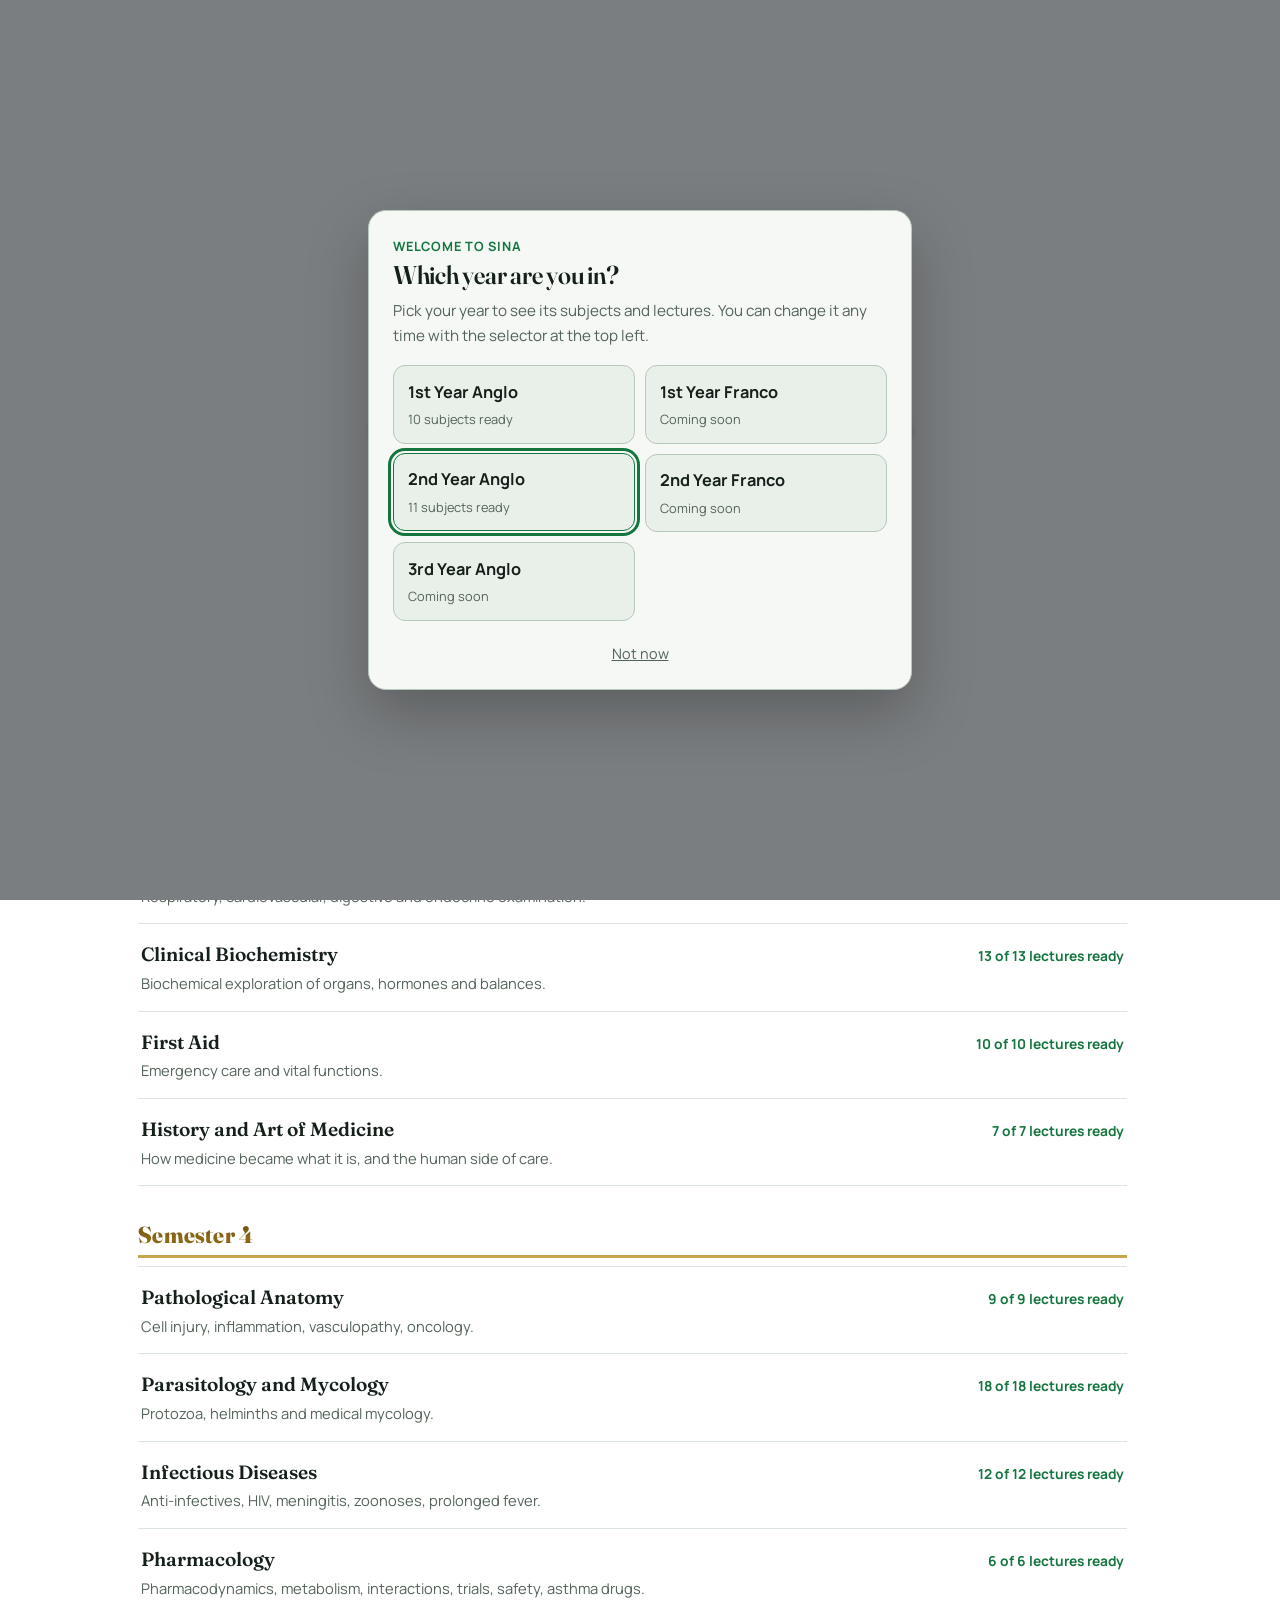
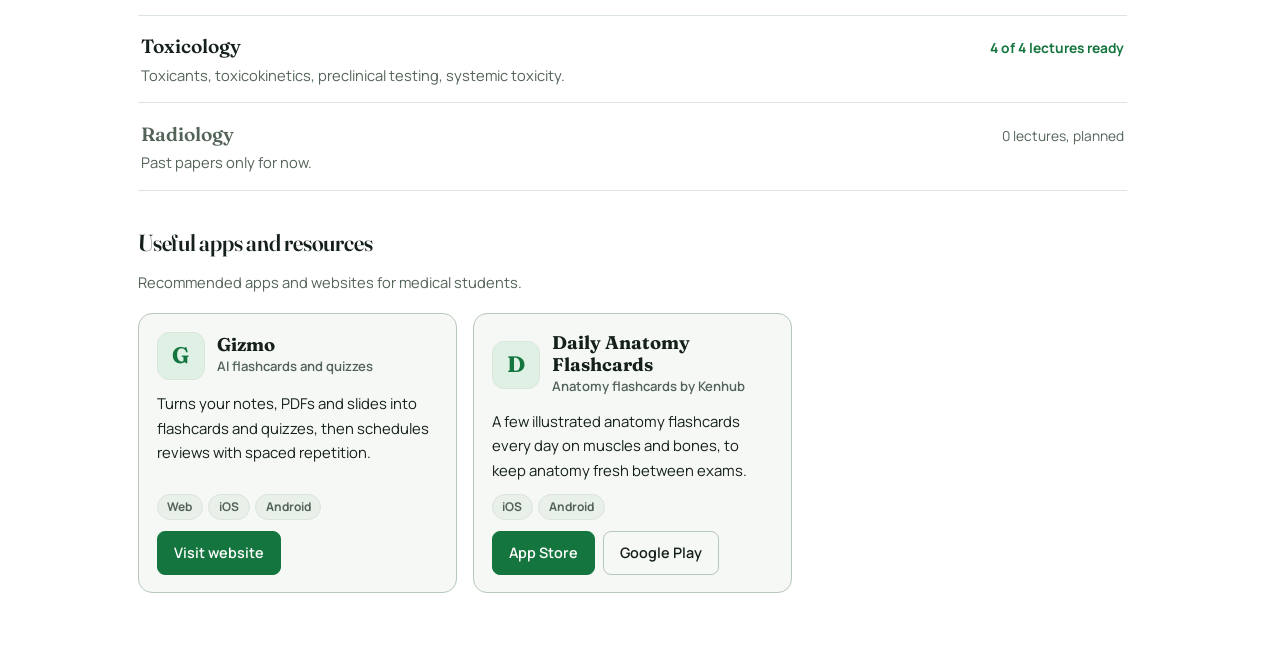
==== commit b62f9a5c: "Add files via upload" ====
--- a/index.html
+++ b/index.html
@@ -90,6 +90,7 @@
   <script src="js/data/lectures-physics1.js"></script>
   <script src="js/data/lectures-biochem1.js"></script>
   <script src="js/data/lectures-anat1.js"></script>
+  <script src="js/data/lectures-immuno1.js"></script>
   <script src="js/app.js"></script>
 </body>
 </html>
--- a/css/style.css
+++ b/css/style.css
@@ -541,3 +541,14 @@
 .yc-meta { font-size: 0.8rem; color: var(--muted); }
 .yc-skip { display: block; margin: 1rem auto 0; font: inherit; font-size: 0.9rem; color: var(--muted); background: none; border: 0; text-decoration: underline; cursor: pointer; padding: 0.3rem 0.6rem; }
 @media (prefers-reduced-motion: reduce) { .yc-opt { transition: none; } }
+
+/* semester headings: same gold as chapter titles, a little bolder and larger */
+.sem-title, .dsem {
+  color: var(--gold-mid);
+  background: linear-gradient(180deg, var(--gold-hi) 0%, var(--gold-mid) 55%, var(--gold-lo) 100%);
+  -webkit-background-clip: text; background-clip: text; -webkit-text-fill-color: transparent;
+  font-family: var(--serif); font-weight: 800; letter-spacing: 0.01em;
+}
+.sem-title { font-size: 1.45rem; padding-bottom: 0.35rem; border-bottom: 3px solid var(--gold-line); display: block; margin-top: 2.2rem; }
+.dsem { font-size: 1.05rem; text-transform: none; }
+@media (forced-colors: active) { .sem-title, .dsem { -webkit-text-fill-color: currentColor; background: none; } }
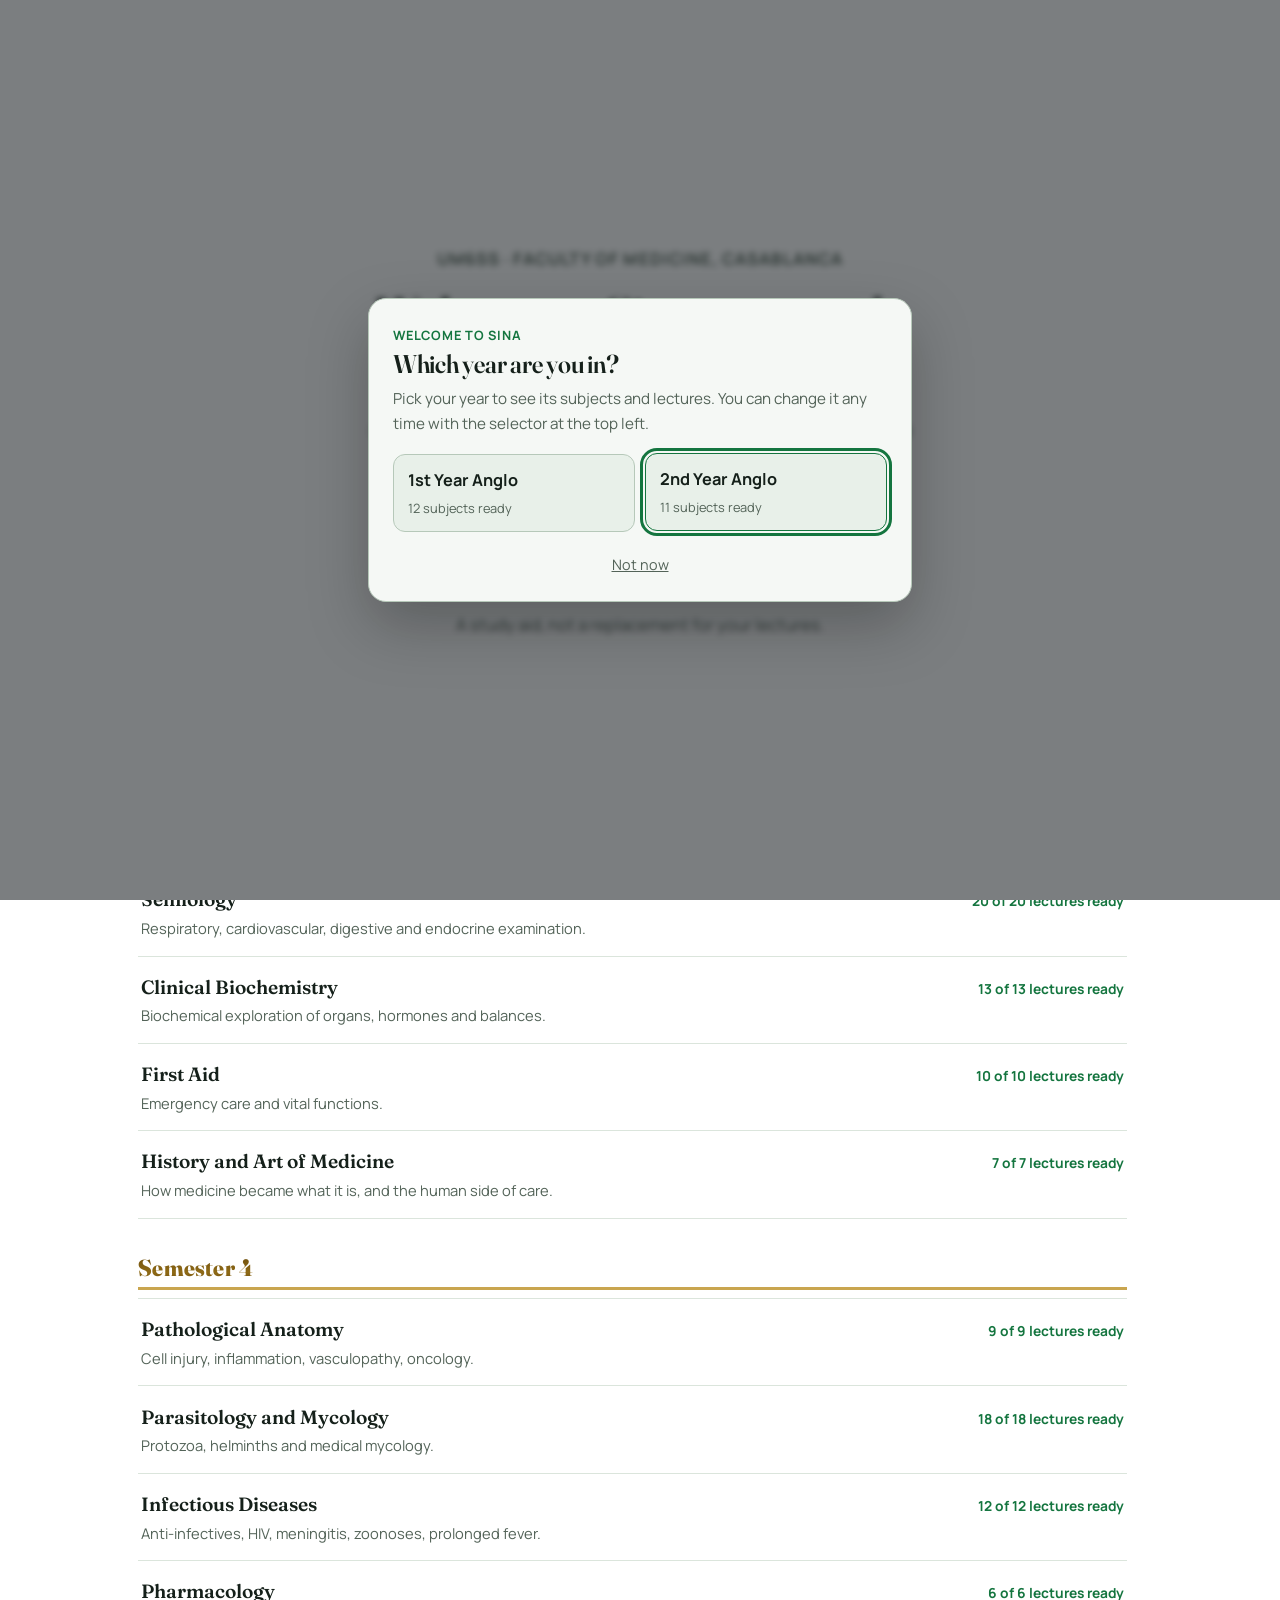
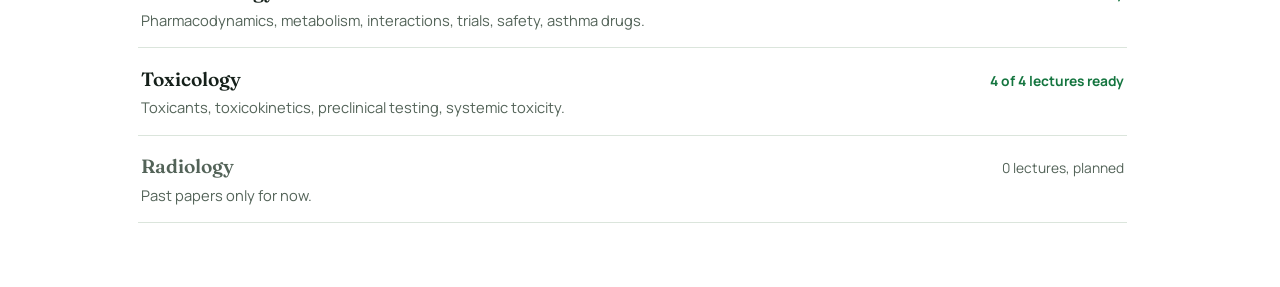
==== commit 3802e589: "Add files via upload" ====
--- a/index.html
+++ b/index.html
@@ -91,6 +91,8 @@
   <script src="js/data/lectures-biochem1.js"></script>
   <script src="js/data/lectures-anat1.js"></script>
   <script src="js/data/lectures-immuno1.js"></script>
+  <script src="js/data/lectures-anat2.js"></script>
+  <script src="js/data/lectures-hemato1.js"></script>
   <script src="js/app.js"></script>
 </body>
 </html>
--- a/css/style.css
+++ b/css/style.css
@@ -552,3 +552,33 @@
 .sem-title { font-size: 1.45rem; padding-bottom: 0.35rem; border-bottom: 3px solid var(--gold-line); display: block; margin-top: 2.2rem; }
 .dsem { font-size: 1.05rem; text-transform: none; }
 @media (forced-colors: active) { .sem-title, .dsem { -webkit-text-fill-color: currentColor; background: none; } }
+
+/* source slides actions */
+.srcline .srcacts { display: inline-flex; flex-wrap: wrap; gap: 0.4rem; margin-left: 0.35rem; vertical-align: middle; }
+.srcbtn { display: inline-block; padding: 0.15rem 0.6rem; border: 1px solid var(--gold-line); border-radius: 999px; font-size: 0.82rem; text-decoration: none; white-space: nowrap; }
+.srcbtn:hover, .srcbtn:focus-visible { background: var(--gold-line); }
+.srchint { display: block; margin-top: 0.3rem; font-size: 0.82rem; opacity: 0.85; }
+
+/* Upcoming midterm: blue highlight */
+:root { --mid: #1d5fbf; --mid-soft: #e3edfb; --mid-line: #9dbbe8; }
+:root[data-theme="dark"] { --mid: #7fb0ff; --mid-soft: #16294a; --mid-line: #34558c; }
+@media (prefers-color-scheme: dark) { :root:not([data-theme="light"]) { --mid: #7fb0ff; --mid-soft: #16294a; --mid-line: #34558c; } }
+.pill.mid { background: var(--mid); color: #fff; }
+:root[data-theme="dark"] .pill.mid { color: #0b1628; }
+.btn.midbtn { border-color: var(--mid); color: var(--mid); font-weight: 700; }
+.btn.midbtn:hover, .btn.midbtn:focus-visible { background: var(--mid-soft); }
+.midlink { color: var(--mid); font-weight: 700; }
+.mid-group { margin: 1.2rem 0 0.4rem; color: var(--mid); font-size: 1.05rem; }
+
+/* Sidebar categories */
+.acc.cat { margin: 0.35rem 0; border-top: 1px solid var(--line); }
+.acc.cat > .accbtn { padding: 0.95rem 0.8rem; }
+.acc.cat > .accbtn .lbl { font-family: var(--serif); font-weight: 800; font-size: 1.12rem; }
+.acc.cat .dsem { margin-top: 0.9rem; }
+.dlink.sub .pn { font-size: 0.78rem; font-weight: 600; opacity: 0.7; }
+.menuhint { margin-top: 0.5rem; }
+
+/* midterm: only the label is blue, rows look like every other lecture */
+.dlist .dtag { display: inline-block; margin-left: 0.4rem; font-size: 0.7rem; font-weight: 700; padding: 0.05rem 0.45rem; border-radius: 999px; background: var(--mid); color: #fff; vertical-align: middle; white-space: nowrap; }
+:root[data-theme="dark"] .dlist .dtag { color: #0b1628; }
+.drawer .acc.cat > .accbtn .lbl { font-weight: 800; }
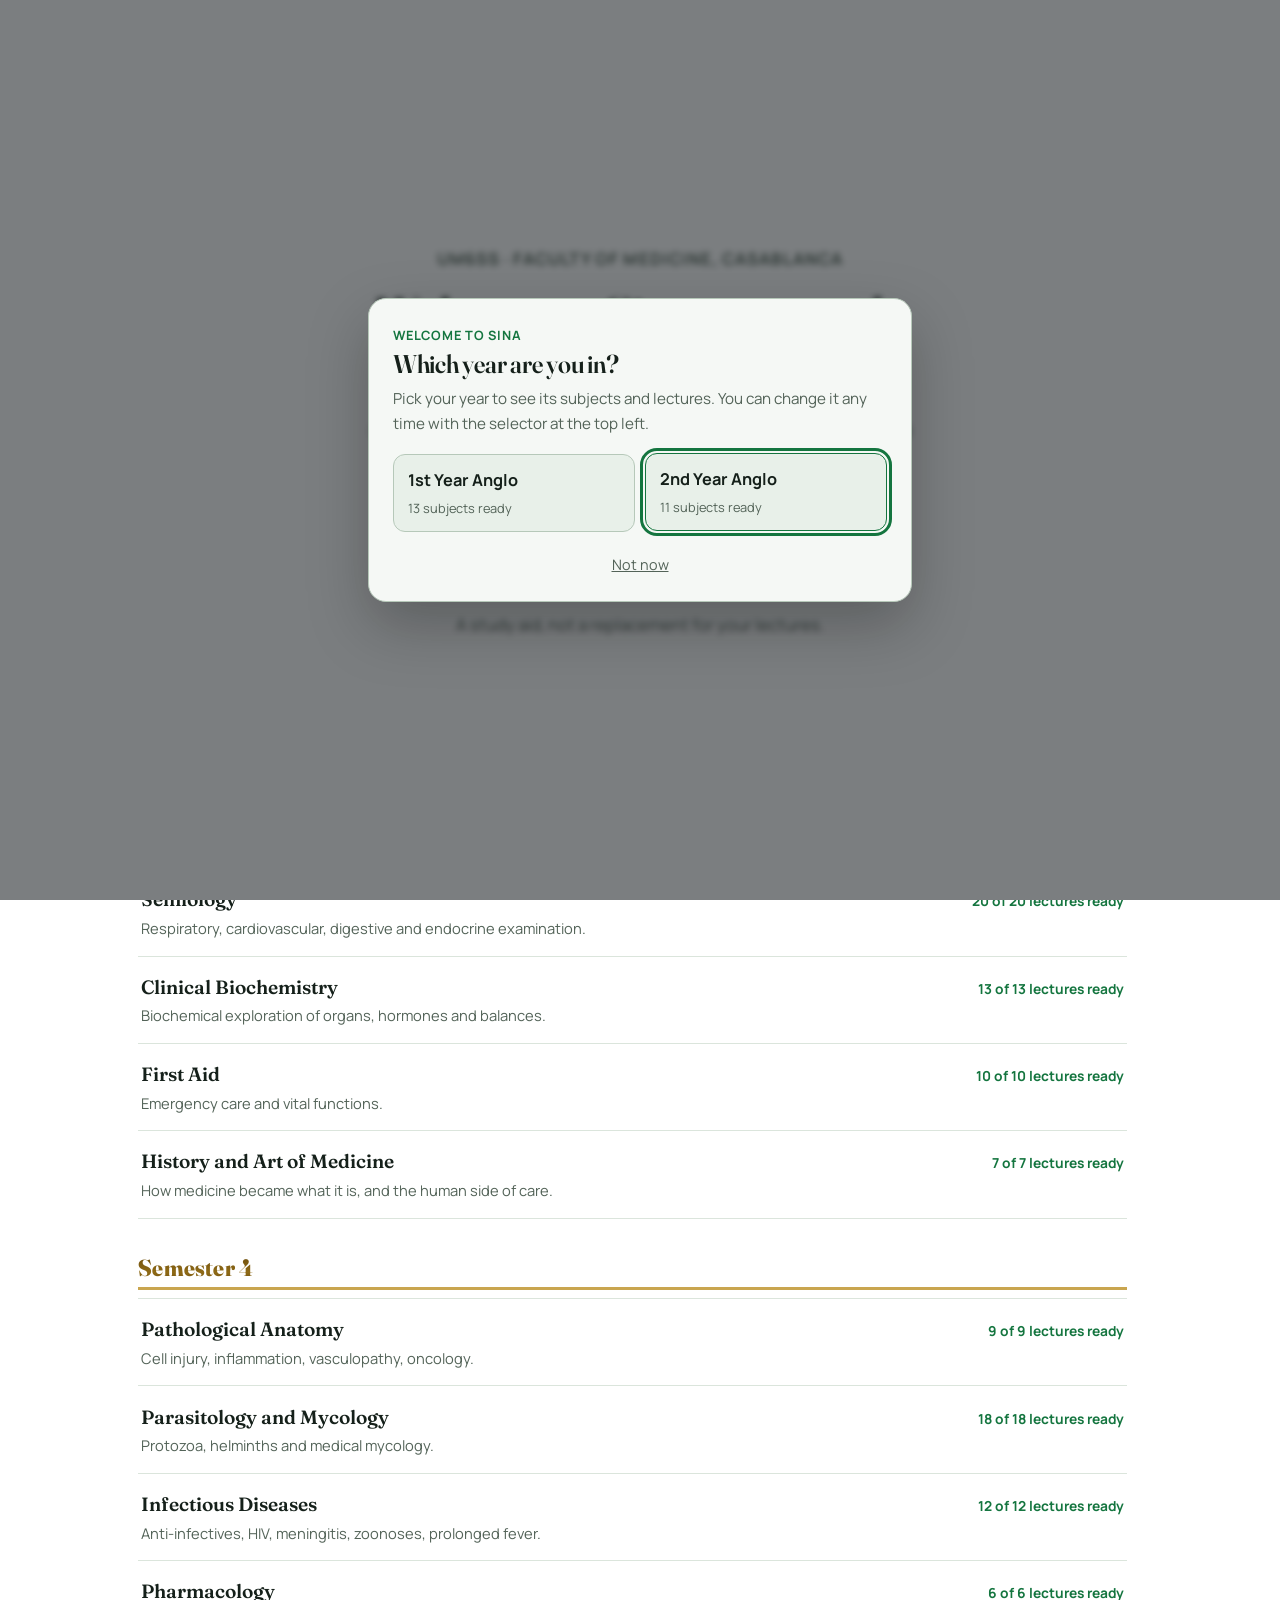
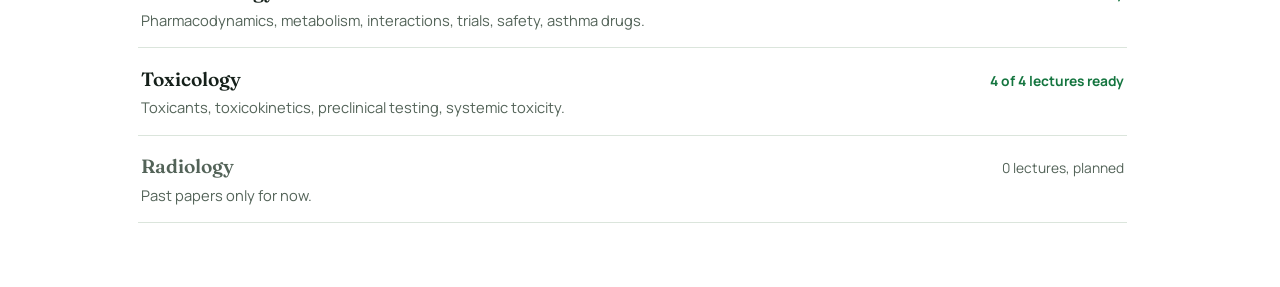
==== commit d4a7b903: "Add files via upload" ====
--- a/index.html
+++ b/index.html
@@ -93,6 +93,7 @@
   <script src="js/data/lectures-immuno1.js"></script>
   <script src="js/data/lectures-anat2.js"></script>
   <script src="js/data/lectures-hemato1.js"></script>
+  <script src="js/data/lectures-embryo1.js"></script>
   <script src="js/app.js"></script>
 </body>
 </html>
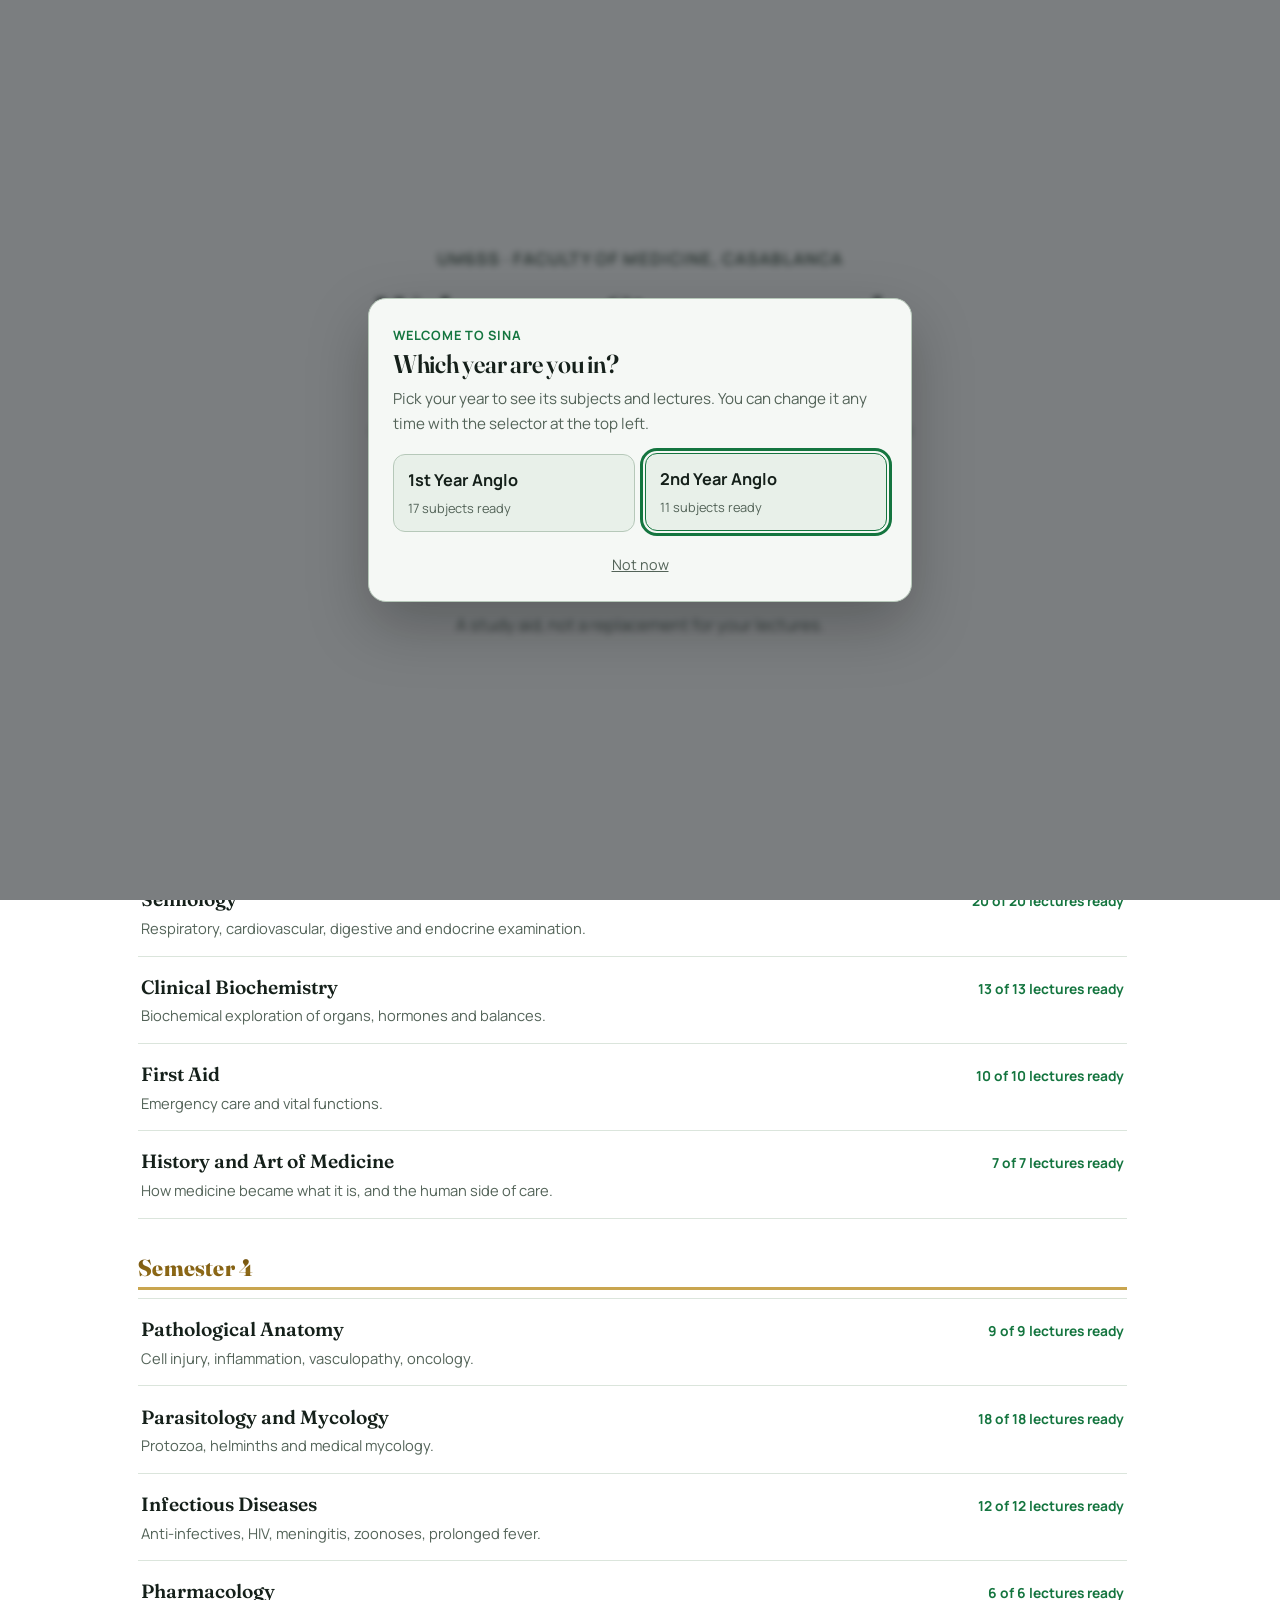
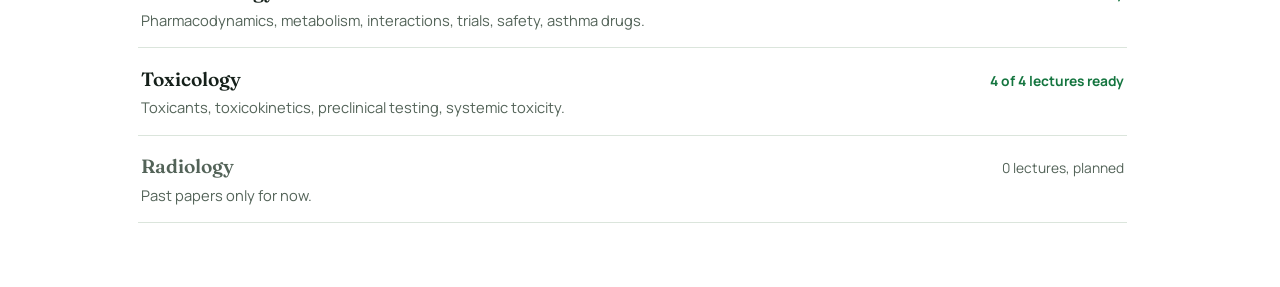
==== commit 580022c3: "Add files via upload" ====
--- a/index.html
+++ b/index.html
@@ -94,6 +94,10 @@
   <script src="js/data/lectures-anat2.js"></script>
   <script src="js/data/lectures-hemato1.js"></script>
   <script src="js/data/lectures-embryo1.js"></script>
+  <script src="js/data/lectures-histo1.js"></script>
+  <script src="js/data/lectures-bacterio1.js"></script>
+  <script src="js/data/lectures-physio1.js"></script>
+  <script src="js/data/lectures-viro1.js"></script>
   <script src="js/app.js"></script>
 </body>
 </html>
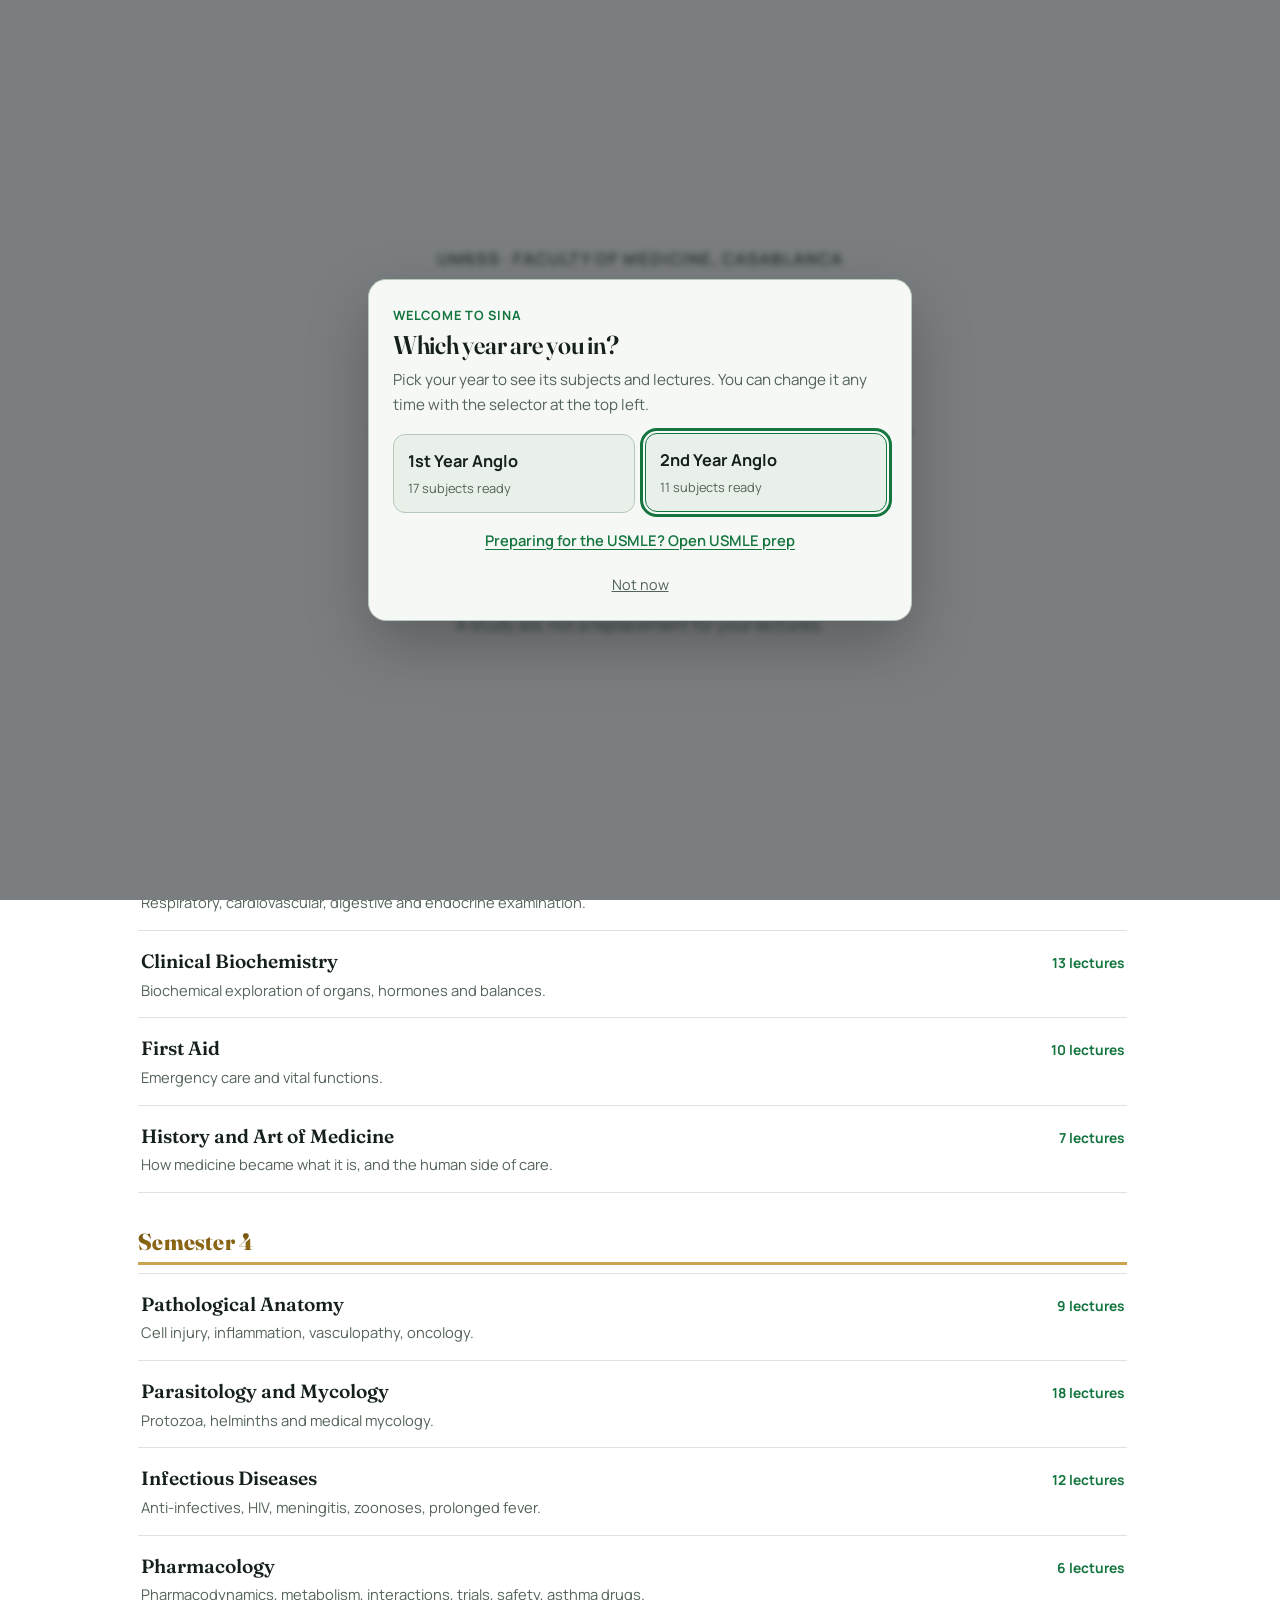
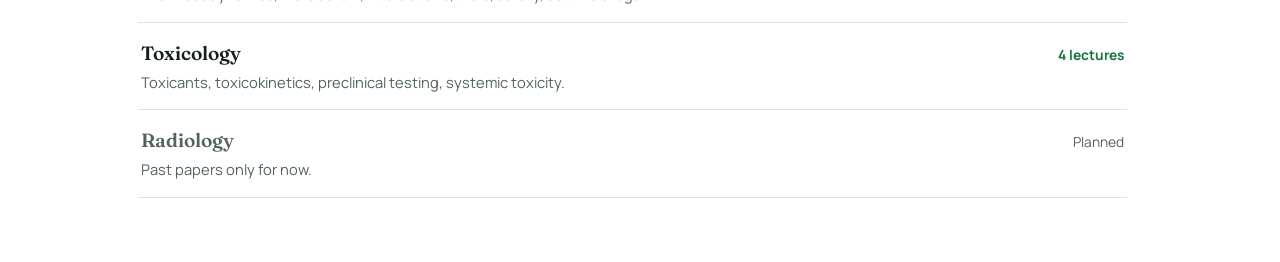
==== commit 230096f0: "Add files via upload" ====
--- a/index.html
+++ b/index.html
@@ -36,6 +36,7 @@
         <div class="search-results" id="search-results" hidden></div>
       </div>
       <div class="hdr-actions">
+        <button class="search-toggle" id="search-toggle" type="button" aria-label="Search" aria-controls="search" aria-expanded="false"><svg viewBox="0 0 24 24" width="20" height="20" aria-hidden="true"><circle cx="11" cy="11" r="6.5" fill="none" stroke="currentColor" stroke-width="2.2"/><path d="m16 16 4.5 4.5" stroke="currentColor" stroke-width="2.2" stroke-linecap="round"/></svg></button>
         <!-- Paste the Google Form link inside data-form="https://forms.gle/F8G5jWpr6S1NoMmdA" below. -->
         <a class="pill-btn" id="suggest-btn" href="#" data-form="https://forms.gle/F8G5jWpr6S1NoMmdA" target="_blank" rel="noopener" aria-label="Send a suggestion"><span class="qmark" aria-hidden="true">?</span><span class="plbl">Suggestion</span></a>
         <div class="settings">
@@ -46,6 +47,7 @@
             <p class="sm-title" data-i18n="settings.appearance">Appearance</p>
             <button type="button" role="menuitemradio" data-theme-choice="light" aria-checked="false"><span class="sm-ico" aria-hidden="true">&#9728;</span>Light mode<span class="sm-tick" aria-hidden="true">&#10003;</span></button>
             <button type="button" role="menuitemradio" data-theme-choice="dark" aria-checked="false"><span class="sm-ico" aria-hidden="true">&#9790;</span>Dark mode<span class="sm-tick" aria-hidden="true">&#10003;</span></button>
+            <a class="sm-suggest" role="menuitem" href="https://forms.gle/F8G5jWpr6S1NoMmdA" target="_blank" rel="noopener"><span class="sm-ico" aria-hidden="true">?</span>Send a suggestion</a>
             <p class="sm-title" data-i18n="settings.language">Language</p>
             <div id="lang-items"></div>
           </div>
--- a/css/style.css
+++ b/css/style.css
@@ -582,3 +582,178 @@
 .dlist .dtag { display: inline-block; margin-left: 0.4rem; font-size: 0.7rem; font-weight: 700; padding: 0.05rem 0.45rem; border-radius: 999px; background: var(--mid); color: #fff; vertical-align: middle; white-space: nowrap; }
 :root[data-theme="dark"] .dlist .dtag { color: #0b1628; }
 .drawer .acc.cat > .accbtn .lbl { font-weight: 800; }
+
+/* High yield tab */
+.hy-intro { margin: 0.4rem 0 0.9rem; color: var(--muted); }
+.hy-filter { display: flex; flex-wrap: wrap; gap: 0.45rem; margin-bottom: 1rem; }
+.hy-f { cursor: pointer; border: 1px solid var(--line); background: transparent; color: var(--ink); font: inherit; font-size: 0.85rem; font-weight: 700; padding: 0.3rem 0.75rem; border-radius: 999px; display: inline-flex; align-items: center; gap: 0.35rem; }
+.hy-f[aria-pressed="true"] { border-color: var(--gold-line); background: color-mix(in srgb, var(--gold-line) 22%, transparent); }
+.hy-dot { width: 0.6rem; height: 0.6rem; border-radius: 50%; border: 1px solid var(--gold-line); display: inline-block; }
+.hy-list { list-style: none; padding: 0; margin: 0; }
+.hy-list li { padding: 0.75rem 0.9rem; margin-bottom: 0.6rem; line-height: 1.55; border: 1px solid var(--line); border-left: 4px solid var(--gold-line); border-radius: var(--radius); }
+.hy-list li[data-t="clinic"] { border-left-color: var(--sage, #6b8f71); }
+.hy-list li[data-t="mnemo"] { border-left-color: color-mix(in srgb, #7e57c2 70%, transparent); }
+.hy-tag { display: inline-block; font-size: 0.72rem; font-weight: 800; letter-spacing: 0.02em; text-transform: uppercase; padding: 0.05rem 0.5rem; border-radius: 999px; margin-right: 0.35rem; border: 1px solid var(--gold-line); color: var(--ink); vertical-align: 1px; white-space: nowrap; }
+.hy-clinic { background: color-mix(in srgb, var(--sage, #6b8f71) 22%, transparent); border-color: var(--sage, #6b8f71); }
+.hy-mnemo { background: color-mix(in srgb, #7e57c2 16%, transparent); border-color: color-mix(in srgb, #7e57c2 55%, transparent); }
+.hy-note { background: color-mix(in srgb, var(--gold-line) 25%, transparent); }
+
+/* USMLE prep */
+.btn.usmlebtn { border-color: var(--accent); color: var(--accent); font-weight: 700; }
+.btn.usmlebtn:hover, .btn.usmlebtn:focus-visible { background: var(--surface-2); }
+.usmle-drive { display: flex; flex-wrap: wrap; align-items: center; justify-content: space-between; gap: 1rem; margin: 1.4rem 0 0.6rem; padding: 1.1rem 1.2rem; background: var(--surface); border: 1.5px solid var(--accent); border-radius: 14px; }
+.usmle-drive h2 { margin: 0 0 0.3rem; font-size: 1.15rem; }
+.usmle-drive p { margin: 0; color: var(--muted); max-width: 40rem; }
+.app-plat .chip.cost-free { color: var(--accent); border-color: var(--accent); }
+.app-plat .chip.cost-trial { color: #9a6b00; border-color: #c99a2e; }
+.app-plat .chip.cost-paid { color: var(--muted); }
+.prog-menu .pm-usmle { display: flex; align-items: center; gap: 0.55rem; margin-top: 0.3rem; padding: 0.55rem 0.6rem 0.45rem; border-top: 1px solid var(--line); border-radius: 0 0 8px 8px; color: var(--ink); text-decoration: none; font-size: 0.93rem; }
+.prog-menu .pm-usmle:hover, .prog-menu .pm-usmle:focus-visible { background: var(--surface-2); }
+.yc-usmle { display: block; margin: 0.9rem auto 0; text-align: center; font-size: 0.92rem; font-weight: 600; color: var(--accent); }
+
+/* past papers: quiz and correction side by side */
+.lec-list li.paper-row { display: flex; flex-wrap: wrap; align-items: center; justify-content: space-between; gap: 0.4rem 1rem; padding: 0.35rem 0.2rem; }
+.lec-list li.paper-row > a { padding: 0.35rem 0; flex: 1 1 16rem; }
+.lec-list li.paper-row > a:hover { background: none; text-decoration: underline; }
+.paper-btns { display: flex; gap: 0.4rem; flex-wrap: wrap; }
+.lec-list .paper-btns a.btn { display: inline-block; padding: 0.35rem 0.75rem; font-size: 0.85rem; font-weight: 600; text-decoration: none; }
+.lec-list .paper-btns a.btn.primary { color: var(--accent-ink); }
+.lec-list .paper-btns a.btn:hover { background: var(--surface-2); }
+.lec-list .paper-btns a.btn.primary:hover { background: var(--accent); }
+/* quiz: review of wrong answers */
+.rev-h { margin-top: 1.6rem; }
+.rev-item { border-top: 1px solid var(--line); padding-top: 0.8rem; margin-top: 0.8rem; }
+.opt.static { cursor: default; }
+.rev-tag { margin-left: auto; font-size: 0.78rem; font-weight: 700; white-space: nowrap; padding-left: 0.6rem; }
+/* quiz: lecture slide behind the answer */
+.slide-ref { margin: 0.2rem 0 1rem; border: 1px solid var(--line); border-radius: var(--radius); background: var(--surface); }
+.slide-ref summary { font: inherit; cursor: pointer; padding: 0.6rem 0.9rem; font-weight: 700; color: var(--accent); }
+.slide-ref summary span { font-weight: 500; color: var(--muted); }
+.slide-ref figure { margin: 0; padding: 0 0.9rem 0.9rem; }
+.slide-ref img { display: block; width: 100%; height: auto; border-radius: 6px; border: 1px solid var(--line); background: #fff; }
+.slide-ref figcaption { font-size: 0.82rem; color: var(--muted); margin-top: 0.35rem; }
+/* lecture page: one download button */
+.srcline { display: flex; flex-wrap: wrap; align-items: center; gap: 0.5rem 0.8rem; margin: 0.3rem 0 1rem; }
+.dlbtn { display: inline-flex; align-items: center; gap: 0.4rem; padding: 0.45rem 0.9rem; border-radius: 8px; background: var(--accent); color: var(--accent-ink); font-weight: 700; font-size: 0.92rem; text-decoration: none; }
+.dlbtn:hover, .dlbtn:focus-visible { filter: brightness(1.08); }
+.srcwho { font-size: 0.88rem; color: var(--muted); }
+
+/* ===================== UI revamp (Oct 2026) ===================== */
+/* phone header: magnifier opens a full-width search bar */
+.search-toggle { display: none; width: 2.3rem; height: 2.3rem; place-items: center; border: 2px solid var(--line-strong); border-radius: 50%; background: none; color: var(--ink); cursor: pointer; }
+.search-toggle:hover { border-color: var(--accent); }
+@media (max-width: 40rem) {
+  .bar { position: relative; padding: 0.6rem 0.8rem; gap: 0.4rem; }
+  .search { display: none; }
+  .search-toggle { display: inline-grid; }
+  body.search-open .search { display: block; position: absolute; left: 0.6rem; right: 0.6rem; top: 50%; transform: translateY(-50%); margin: 0; z-index: 70; }
+  body.search-open .search input { padding: 0.6rem 1rem; font-size: 1rem; box-shadow: 0 6px 24px rgba(0,0,0,0.18); }
+  body.search-open .search-results { top: calc(100% + 0.4rem); }
+  .prog-btn { padding-left: 0.6rem; padding-right: 0.5rem; }
+}
+
+/* sticky section tabs */
+.tabs.sticky { position: sticky; top: var(--hdr, 3.65rem); z-index: 20; background: var(--bg); margin-top: 1rem; }
+.tabs a.tab { text-decoration: none; display: inline-block; }
+
+/* lecture header: title + small options menu */
+.lec-head { display: flex; align-items: flex-start; gap: 0.6rem; justify-content: space-between; }
+.lec-head h1 { flex: 1; }
+.more { position: relative; flex: none; margin-top: 0.35rem; }
+.more-btn { width: 2.5rem; height: 2.5rem; display: grid; place-items: center; border: 1px solid var(--line-strong); border-radius: 50%; background: var(--surface); color: var(--ink); cursor: pointer; }
+.more-btn:hover, .more-btn[aria-expanded="true"] { border-color: var(--accent); }
+.more-menu { position: absolute; right: 0; top: calc(100% + 0.4rem); z-index: 40; min-width: 15rem; background: var(--surface); border: 1px solid var(--line-strong); border-radius: 12px; box-shadow: 0 14px 40px rgba(0,0,0,0.18); padding: 0.35rem; }
+.more-menu a { display: flex; align-items: center; gap: 0.65rem; padding: 0.6rem 0.75rem; border-radius: 8px; color: var(--ink); text-decoration: none; font-weight: 600; font-size: 0.95rem; }
+.more-menu a:hover, .more-menu a:focus-visible { background: var(--surface-2); }
+.more-menu a svg { color: var(--accent); flex: none; }
+.lec-meta { margin: 0.35rem 0 0; min-height: 0.2rem; }
+.lec-meta:empty { display: none; }
+
+/* summary: one-line note and jump list */
+.buildnote { display: flex; align-items: center; gap: 0.45rem; font-size: 0.85rem; color: var(--muted); margin: 0 0 1rem; }
+.buildnote svg { flex: none; }
+.toc { border: 1px solid var(--line); border-radius: var(--radius, 10px); background: var(--surface); margin: 0 0 1.4rem; }
+.toc summary { cursor: pointer; padding: 0.6rem 0.9rem; font-weight: 700; }
+.toc ol { margin: 0; padding: 0 0.9rem 0.7rem 2.2rem; }
+.toc li { margin: 0.15rem 0; }
+.toc button { background: none; border: 0; padding: 0.15rem 0; font: inherit; color: var(--accent); cursor: pointer; text-align: left; }
+.toc button:hover { text-decoration: underline; }
+h2[id^="sec-"] { scroll-margin-top: 7.5rem; }
+
+/* previous / next lecture */
+.prevnext { display: grid; grid-template-columns: 1fr 1fr; gap: 0.7rem; margin: 2.4rem 0 1rem; }
+.pn { display: flex; flex-direction: column; gap: 0.2rem; padding: 0.8rem 1rem; border: 1px solid var(--line-strong); border-radius: 12px; text-decoration: none; color: var(--ink); background: var(--surface); }
+.pn:hover { border-color: var(--accent); }
+.pn.next { text-align: right; }
+.pn-k { font-size: 0.8rem; font-weight: 700; color: var(--accent); }
+.pn-t { font-weight: 600; font-size: 0.95rem; line-height: 1.3; }
+@media (max-width: 30rem) { .prevnext { grid-template-columns: 1fr; } .pn.next { text-align: left; } }
+
+/* back to top */
+.to-top { position: fixed; right: 1rem; bottom: 1.2rem; z-index: 45; width: 2.8rem; height: 2.8rem; border-radius: 50%; border: 0; background: var(--accent); color: var(--accent-ink); display: grid; place-items: center; box-shadow: 0 6px 20px rgba(0,0,0,0.25); cursor: pointer; }
+.to-top[hidden] { display: none; }
+
+/* class page */
+.lede-s { color: var(--muted); margin: 0 0 1rem; }
+.mid-note { font-size: 0.92rem; color: var(--muted); }
+.pick { display: inline-flex; flex-direction: column; gap: 0.25rem; font-size: 0.85rem; font-weight: 700; color: var(--muted); margin-bottom: 1rem; max-width: 100%; }
+.pick select { font: inherit; font-size: 0.95rem; font-weight: 600; color: var(--ink); background: var(--surface); border: 1px solid var(--line-strong); border-radius: 8px; padding: 0.5rem 0.7rem; max-width: 100%; }
+.chips.quick { display: flex; flex-wrap: wrap; gap: 0.4rem; margin: 0 0 1rem; }
+.pick-group { border: 1px solid var(--line); border-radius: 12px; padding: 0.3rem 0.8rem 0.5rem; margin: 0 0 0.9rem; background: var(--surface); }
+.pick-group legend { font-weight: 700; padding: 0 0.3rem; }
+.pick-group legend label { display: inline-flex; gap: 0.45rem; align-items: center; cursor: pointer; }
+.pick-row { display: flex; align-items: center; gap: 0.6rem; padding: 0.45rem 0.1rem; border-top: 1px solid var(--line); cursor: pointer; }
+.pick-row:first-of-type { border-top: 0; }
+.pick-row span:nth-child(2) { flex: 1; }
+.pick input[type=checkbox], .pick-row input, .pick-group legend input { width: 1.15rem; height: 1.15rem; accent-color: var(--accent); flex: none; }
+.qn { font-size: 0.8rem; font-weight: 700; color: var(--muted); white-space: nowrap; }
+.start-bar { position: sticky; bottom: 0; z-index: 15; display: flex; flex-wrap: wrap; align-items: flex-end; gap: 0.5rem 0.8rem; padding: 0.8rem 0; background: var(--bg); border-top: 1px solid var(--line); }
+.start-bar .pick { margin: 0; }
+.start-bar .btn { padding: 0.6rem 1.6rem; }
+.qsel { font-size: 0.9rem; color: var(--muted); align-self: center; }
+.quiz-top { display: flex; flex-wrap: wrap; align-items: center; gap: 0.6rem 1rem; margin-bottom: 1rem; }
+.small-btn { padding: 0.35rem 0.8rem; font-size: 0.88rem; }
+.qfrom { display: block; font-size: 0.8rem; font-weight: 700; color: var(--accent); margin-top: 0.15rem; }
+.row.exp { margin: 0 0 0.6rem; }
+.lec-acc { border: 1px solid var(--line); border-radius: 12px; background: var(--surface); margin: 0 0 0.55rem; }
+.lec-acc > summary { display: flex; justify-content: space-between; align-items: baseline; gap: 1rem; padding: 0.75rem 1rem; cursor: pointer; font-weight: 600; list-style: none; }
+.lec-acc > summary::-webkit-details-marker { display: none; }
+.lec-acc > summary::before { content: "\203A"; display: inline-block; width: 0.8rem; color: var(--accent); font-weight: 800; transition: transform 0.15s; }
+.lec-acc[open] > summary::before { transform: rotate(90deg); }
+.lec-acc > summary > span:first-of-type { flex: 1; }
+.acc-body { padding: 0 1rem 1rem; }
+.lec-acc .rgrid { margin-top: 0.3rem; }
+.h-link { color: inherit; text-decoration: none; }
+.h-link:hover { text-decoration: underline; }
+
+/* home */
+.hero.slim { padding: 0.6rem 0 1.6rem; gap: 1.1rem; }
+.hero.slim h1 { font-size: clamp(1.7rem, 4.6vw, 2.4rem); }
+.home-search { position: relative; max-width: 36rem; }
+.home-search input { width: 100%; font: inherit; font-size: 1.02rem; padding: 0.8rem 1.1rem; border: 2px solid var(--line-strong); border-radius: 999px; background: var(--surface); color: var(--ink); }
+.home-search input:focus { outline: none; border-color: var(--accent); }
+.home-results { margin-top: 0.4rem; background: var(--surface); border: 1px solid var(--line-strong); border-radius: 12px; overflow: hidden; }
+.home-results a, .home-results .dim { display: block; padding: 0.6rem 0.9rem; border-bottom: 1px solid var(--line); color: var(--ink); text-decoration: none; }
+.home-results a:hover { background: var(--surface-2); }
+.home-results .sk { display: inline-block; font-size: 0.7rem; font-weight: 800; text-transform: uppercase; letter-spacing: 0.05em; color: var(--accent); margin-right: 0.5rem; }
+.home-results .ss { display: block; font-size: 0.82rem; color: var(--muted); }
+.home-results .none { padding: 0.7rem 0.9rem; margin: 0; color: var(--muted); }
+.mid-card { max-width: 36rem; border: 1px solid var(--mid-line, var(--line-strong)); background: var(--mid-soft, var(--surface)); border-radius: 14px; padding: 1rem 1.1rem; }
+.mid-card h2 { margin: 0.1rem 0 0.2rem; font-size: 1.35rem; }
+.mid-card .meta { margin: 0 0 0.8rem; }
+.mid-eyebrow { margin: 0; font-size: 0.75rem; font-weight: 800; letter-spacing: 0.06em; text-transform: uppercase; color: var(--mid, var(--accent)); }
+.home-links { margin: 0; }
+/* revamp: override generic details/link styles */
+.toc, .lec-acc { padding: 0; }
+.toc summary, .lec-acc > summary { font-family: var(--sans); font-size: 1rem; }
+.toc[open] summary, .lec-acc[open] > summary { margin-bottom: 0; }
+.tabs a.tab, :root[data-theme="dark"] .tabs a.tab { color: var(--muted); }
+.tabs a.tab[aria-selected="true"], :root[data-theme="dark"] .tabs a.tab[aria-selected="true"] { color: var(--ink); }
+.more-menu a, :root[data-theme="dark"] .more-menu a, :root[data-theme="dark"] .pn, :root[data-theme="dark"] .home-results a { color: var(--ink); }
+:root[data-theme="dark"] .pn-k, :root[data-theme="dark"] .qfrom { color: var(--accent); }
+/* phone: the suggestion link lives in the settings menu to free the header */
+.sm-suggest { display: none; }
+@media (max-width: 40rem) { #suggest-btn { display: none; } .sm-suggest { display: flex; } }
+.settings-menu a.sm-suggest, :root[data-theme="dark"] .settings-menu a.sm-suggest { align-items: center; gap: 0.6rem; padding: 0.55rem 0.6rem; border-radius: 8px; color: var(--ink); font-size: 0.92rem; font-weight: 600; text-decoration: none; }
+.settings-menu a.sm-suggest:hover { background: var(--surface-2); }
+@media (max-width: 40rem) { .tab { padding: 0.6rem 0.65rem; } }
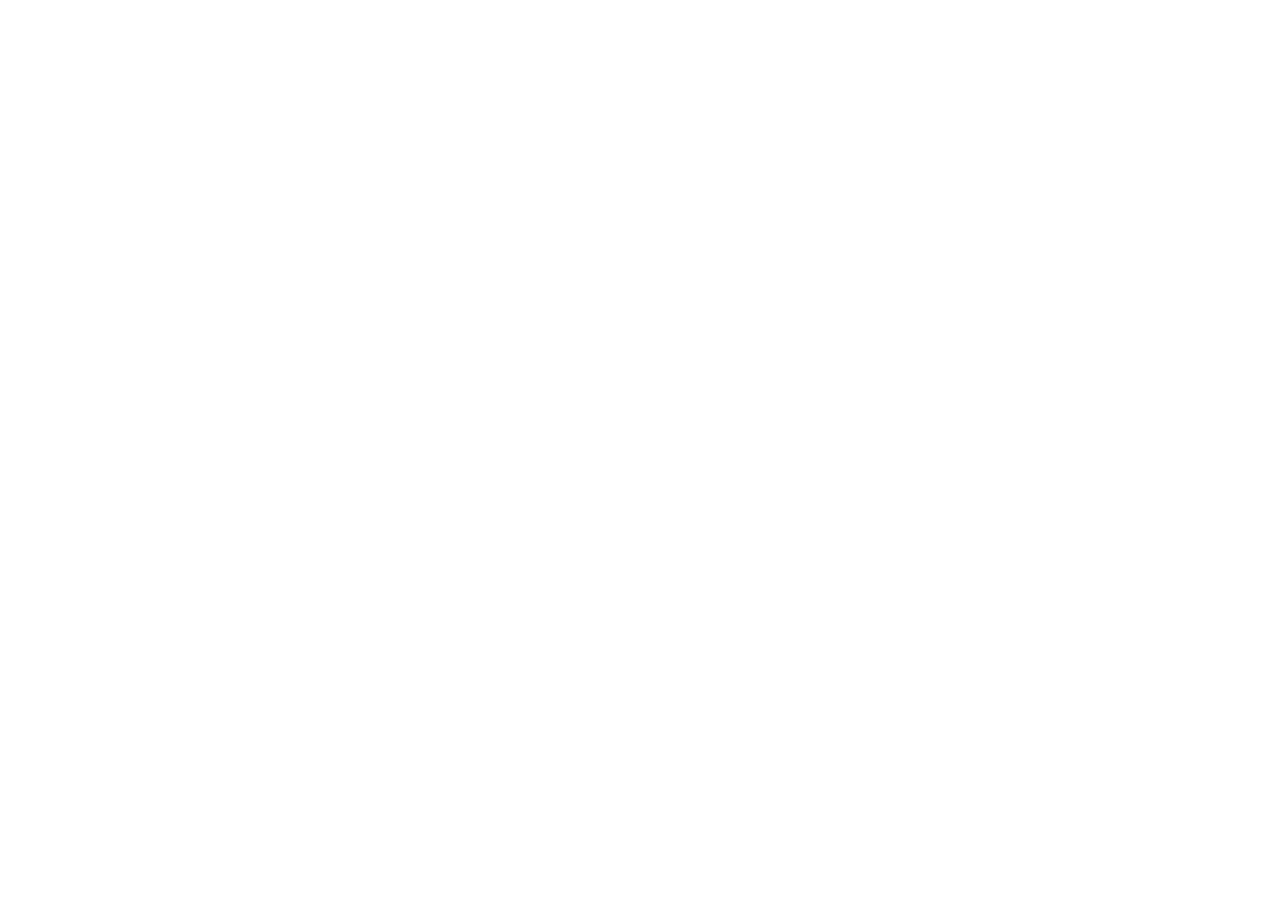
==== commit 54fcc503: "Forward old address to sina-med.github.io and carry progress over Co-Authored-By: Claude Opus 5.5 <n" ====
--- a/index.html
+++ b/index.html
@@ -1,105 +1,13 @@
-<!doctype html>
-<html lang="en" data-theme="light">
-<head>
-  <meta charset="utf-8">
-  <meta name="viewport" content="width=device-width, initial-scale=1, viewport-fit=cover">
-  <title>Sina</title>
-  <meta name="description" content="Lecture summaries, questions and flashcards for medical students, built from the lectures and checked against references.">
-  <meta name="theme-color" content="#ffffff">
-  <link rel="manifest" href="manifest.webmanifest">
-  <link rel="icon" href="icons/favicon.svg" type="image/svg+xml">
-  <link rel="apple-touch-icon" href="icons/apple-touch-icon.png">
-  <meta name="apple-mobile-web-app-capable" content="yes">
-  <meta name="apple-mobile-web-app-title" content="Sina">
-  <link rel="preconnect" href="https://fonts.googleapis.com">
-  <link rel="preconnect" href="https://fonts.gstatic.com" crossorigin>
-  <link rel="stylesheet" href="https://fonts.googleapis.com/css2?family=Fraunces:opsz,wght@9..144,400;9..144,600;9..144,700&family=Manrope:wght@400;600;700;800&display=swap">
-  <link rel="stylesheet" href="css/style.css">
-  <script>try{var t=localStorage.getItem("sina:theme");t=t?JSON.parse(t):(matchMedia("(prefers-color-scheme: dark)").matches?"dark":"light");if(t!=="dark")t="light";document.documentElement.setAttribute("data-theme",t)}catch(e){}</script>
-  <!-- Visitor statistics (GoatCounter: no cookies, no personal data). Page views are sent by js/app.js on each route. -->
-  <script data-goatcounter="https://kejjja1.goatcounter.com/count" data-goatcounter-settings='{"no_onload": true}' async src="https://gc.zgo.at/count.js"></script>
-</head>
-<body class="no-anim">
-  <a class="skip" href="#app">Skip to content</a>
-  <header class="site-header">
-    <div class="bar">
-      <div class="left">
-        <button class="menu-btn" id="menu-btn" type="button" aria-label="Open menu" aria-controls="drawer" aria-expanded="false"><span></span><span></span><span></span></button>
-        <a class="wordmark" href="#/" aria-label="Sina, home">Sina<span>.</span></a>
-        <div class="prog" id="prog">
-          <button class="prog-btn" id="prog-btn" type="button" aria-haspopup="true" aria-expanded="false" aria-controls="prog-menu"><span class="prog-cur" id="prog-cur"></span><svg class="prog-caret" viewBox="0 0 12 12" width="12" height="12" aria-hidden="true"><path d="M2.5 4.5 6 8l3.5-3.5" fill="none" stroke="currentColor" stroke-width="1.6" stroke-linecap="round" stroke-linejoin="round"/></svg></button>
-          <div class="prog-menu" id="prog-menu" role="menu" hidden></div>
-        </div>
-      </div>
-      <div class="search" id="search">
-        <input id="search-input" type="search" placeholder="Search lectures and subjects" aria-label="Search lectures and subjects" autocomplete="off">
-        <div class="search-results" id="search-results" hidden></div>
-      </div>
-      <div class="hdr-actions">
-        <button class="search-toggle" id="search-toggle" type="button" aria-label="Search" aria-controls="search" aria-expanded="false"><svg viewBox="0 0 24 24" width="20" height="20" aria-hidden="true"><circle cx="11" cy="11" r="6.5" fill="none" stroke="currentColor" stroke-width="2.2"/><path d="m16 16 4.5 4.5" stroke="currentColor" stroke-width="2.2" stroke-linecap="round"/></svg></button>
-        <!-- Paste the Google Form link inside data-form="https://forms.gle/F8G5jWpr6S1NoMmdA" below. -->
-        <a class="pill-btn" id="suggest-btn" href="#" data-form="https://forms.gle/F8G5jWpr6S1NoMmdA" target="_blank" rel="noopener" aria-label="Send a suggestion"><span class="qmark" aria-hidden="true">?</span><span class="plbl">Suggestion</span></a>
-        <div class="settings">
-          <button class="gear-btn" id="settings-btn" type="button" aria-label="Settings" aria-haspopup="true" aria-expanded="false" aria-controls="settings-menu">
-            <svg viewBox="0 0 24 24" width="20" height="20" fill="none" stroke="currentColor" stroke-width="2" stroke-linecap="round" stroke-linejoin="round" aria-hidden="true"><circle cx="12" cy="12" r="3"/><path d="M19.4 15a1.65 1.65 0 0 0 .33 1.82l.06.06a2 2 0 0 1 0 2.83 2 2 0 0 1-2.83 0l-.06-.06a1.65 1.65 0 0 0-1.82-.33 1.65 1.65 0 0 0-1 1.51V21a2 2 0 0 1-4 0v-.09A1.65 1.65 0 0 0 9 19.4a1.65 1.65 0 0 0-1.82.33l-.06.06a2 2 0 0 1-2.83-2.83l.06-.06a1.65 1.65 0 0 0 .33-1.82 1.65 1.65 0 0 0-1.51-1H3a2 2 0 0 1 0-4h.09A1.65 1.65 0 0 0 4.6 9a1.65 1.65 0 0 0-.33-1.82l-.06-.06a2 2 0 0 1 2.83-2.83l.06.06a1.65 1.65 0 0 0 1.82.33H9a1.65 1.65 0 0 0 1-1.51V3a2 2 0 0 1 4 0v.09a1.65 1.65 0 0 0 1 1.51 1.65 1.65 0 0 0 1.82-.33l.06-.06a2 2 0 0 1 2.83 2.83l-.06.06a1.65 1.65 0 0 0-.33 1.82V9a1.65 1.65 0 0 0 1.51 1H21a2 2 0 0 1 0 4h-.09a1.65 1.65 0 0 0-1.51 1z"/></svg>
-          </button>
-          <div class="settings-menu" id="settings-menu" role="menu" aria-label="Settings" hidden>
-            <p class="sm-title" data-i18n="settings.appearance">Appearance</p>
-            <button type="button" role="menuitemradio" data-theme-choice="light" aria-checked="false"><span class="sm-ico" aria-hidden="true">&#9728;</span>Light mode<span class="sm-tick" aria-hidden="true">&#10003;</span></button>
-            <button type="button" role="menuitemradio" data-theme-choice="dark" aria-checked="false"><span class="sm-ico" aria-hidden="true">&#9790;</span>Dark mode<span class="sm-tick" aria-hidden="true">&#10003;</span></button>
-            <a class="sm-suggest" role="menuitem" href="https://forms.gle/F8G5jWpr6S1NoMmdA" target="_blank" rel="noopener"><span class="sm-ico" aria-hidden="true">?</span>Send a suggestion</a>
-            <p class="sm-title" data-i18n="settings.language">Language</p>
-            <div id="lang-items"></div>
-          </div>
-        </div>
-      </div>
-    </div>
-  </header>
-  <div id="welcome" class="welcome" hidden>
-    <div class="wbox">
-      <p class="weyebrow">UM6SS &middot; Faculty of Medicine, Casablanca</p>
-      <h1>Welcome to Sina, your study buddy.</h1>
-      <p>Lecture summaries, questions, flashcards, 3D models, past papers and extra reading for the promo, built lecture by lecture from our own slides.</p>
-      <button class="btn primary big" id="enter" type="button">Start studying</button>
-      <p class="wsmall">A study aid, not a replacement for your lectures.</p>
-    </div>
-  </div>
-  <nav id="drawer" class="drawer" aria-label="Site menu"></nav>
-  <div id="backdrop" class="backdrop"></div>
-  <main id="app"><noscript><div class="wrap"><p>Sina needs JavaScript to show lectures.</p></div></noscript></main>
-  <script src="js/i18n.js"></script>
-  <script src="js/data/index.js"></script>
-  <script src="js/data/papers.js"></script>
-  <script src="js/data/updates.js"></script>
-  <script src="js/data/extras.js"></script>
-  <script src="js/data/lectures-anat3.js"></script>
-  <script src="js/data/lectures-physio.js"></script>
-  <script src="js/data/lectures-semio.js"></script>
-  <script src="js/data/lectures-biochem.js"></script>
-  <script src="js/data/lectures-fa.js"></script>
-  <script src="js/data/lectures-pathanat.js"></script>
-  <script src="js/data/lectures-history.js"></script>
-  <script src="js/data/lectures-toxico.js"></script>
-  <script src="js/data/lectures-pharma.js"></script>
-  <script src="js/data/lectures-infect.js"></script>
-  <script src="js/data/lectures-parasito.js"></script>
-  <script src="js/data/lectures-term1.js"></script>
-  <script src="js/data/lectures-pubhealth1.js"></script>
-  <script src="js/data/lectures-genetics1.js"></script>
-  <script src="js/data/lectures-chem1.js"></script>
-  <script src="js/data/lectures-cellbio1.js"></script>
-  <script src="js/data/lectures-biophys1.js"></script>
-  <script src="js/data/lectures-physics1.js"></script>
-  <script src="js/data/lectures-biochem1.js"></script>
-  <script src="js/data/lectures-anat1.js"></script>
-  <script src="js/data/lectures-immuno1.js"></script>
-  <script src="js/data/lectures-anat2.js"></script>
-  <script src="js/data/lectures-hemato1.js"></script>
-  <script src="js/data/lectures-embryo1.js"></script>
-  <script src="js/data/lectures-histo1.js"></script>
-  <script src="js/data/lectures-bacterio1.js"></script>
-  <script src="js/data/lectures-physio1.js"></script>
-  <script src="js/data/lectures-viro1.js"></script>
-  <script src="js/app.js"></script>
-</body>
-</html>
+<!doctype html><html><head><meta charset="utf-8"><meta name="viewport" content="width=device-width,initial-scale=1">
+<title>Sina has moved</title>
+<script>
+(function(){
+  var NEW = "https://sina-med.github.io/", q = new URLSearchParams(location.search), to = q.get("to") || location.hash || "#/";
+  var o = {}, n = 0;
+  try { for (var i = 0; i < localStorage.length; i++) { var k = localStorage.key(i);
+    if (k.indexOf("sina:") === 0 && k.indexOf("sina:fr:") !== 0 && k !== "sina:migrated") { o[k] = localStorage.getItem(k); n++; } } } catch (e) {}
+  var d = n ? btoa(unescape(encodeURIComponent(JSON.stringify(o)))).replace(/\+/g, "-").replace(/\//g, "_").replace(/=+$/, "") : "";
+  location.replace(NEW + "#import=" + d + "&to=" + encodeURIComponent(to));
+})();
+</script></head>
+<body style="font-family:system-ui;padding:24px">Sina has moved to <a href="https://sina-med.github.io/">sina-med.github.io</a>…</body></html>
